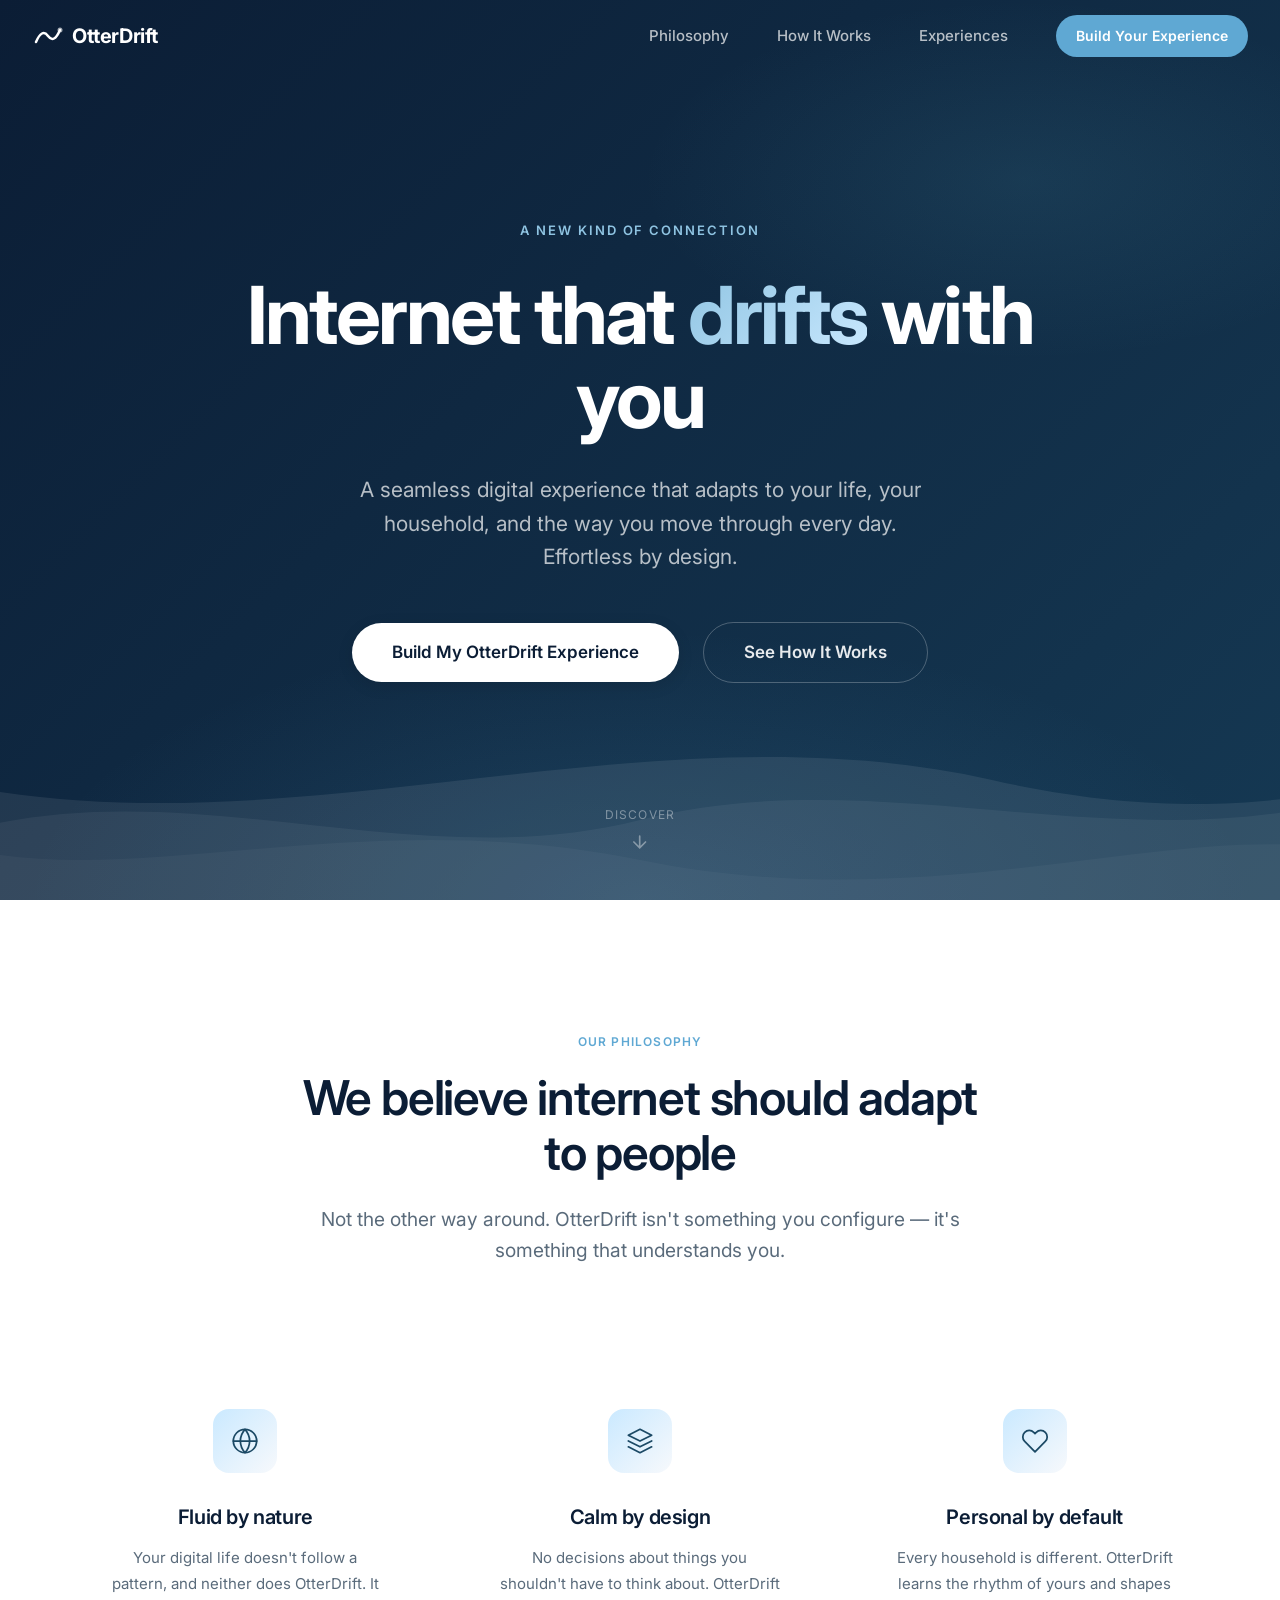
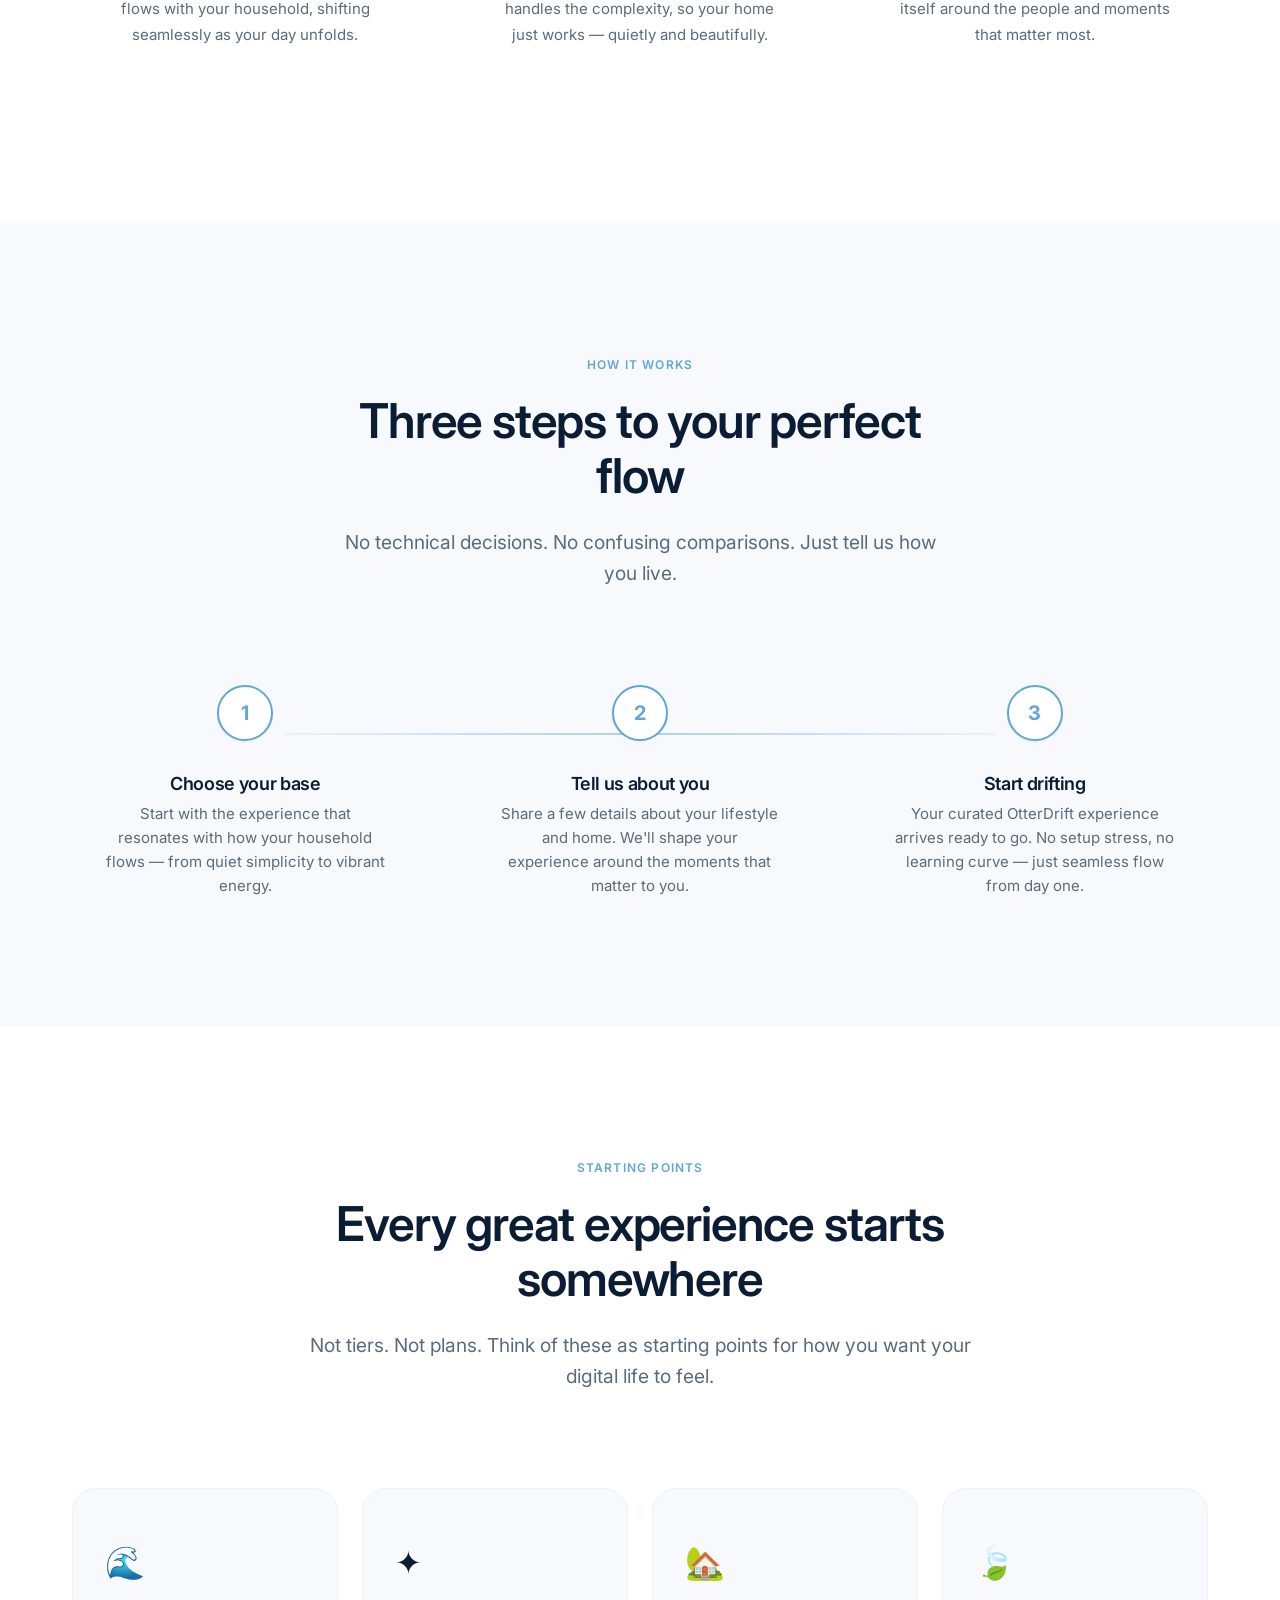
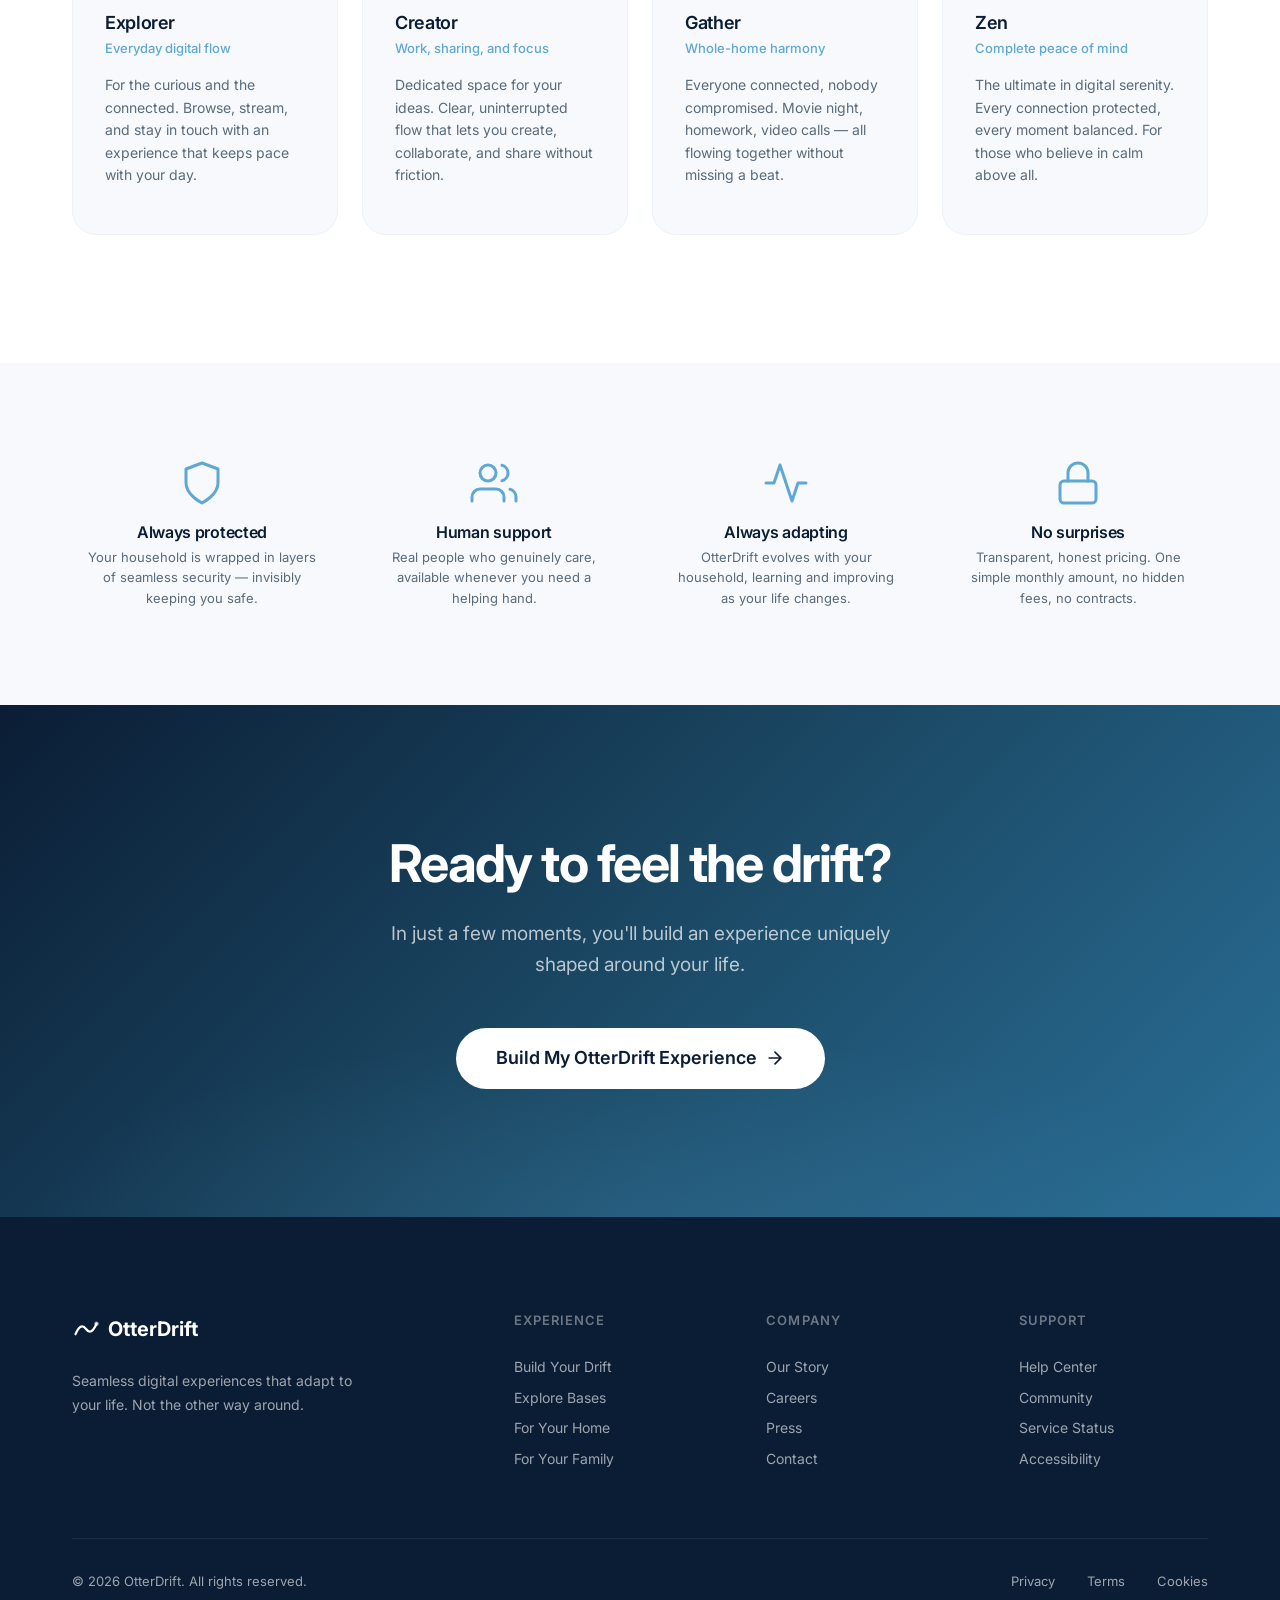
==== index.html @ 93a8de09 "Design complete OtterDrift website with Apple-inspired buyer flow Build the full OtterDrift brand we" ====
<!DOCTYPE html>
<html lang="en">
<head>
  <meta charset="UTF-8">
  <meta name="viewport" content="width=device-width, initial-scale=1.0">
  <title>OtterDrift — Internet That Drifts With You</title>
  <meta name="description" content="OtterDrift delivers seamless digital experiences that adapt to your life. Not speeds. Not specs. Just flow.">
  <link rel="preconnect" href="https://fonts.googleapis.com">
  <link rel="preconnect" href="https://fonts.gstatic.com" crossorigin>
  <link href="https://fonts.googleapis.com/css2?family=Inter:wght@400;500;600;700&display=swap" rel="stylesheet">
  <link rel="stylesheet" href="css/style.css">
  <link rel="icon" href="data:image/svg+xml,<svg xmlns='http://www.w3.org/2000/svg' viewBox='0 0 32 32'><path d='M6 22 Q12 10 16 16 Q20 22 26 10' stroke='%235FA8D3' fill='none' stroke-width='3' stroke-linecap='round'/></svg>">
</head>
<body>

  <!-- Navigation -->
  <nav class="nav nav--dark" id="mainNav">
    <div class="nav__inner">
      <a href="/" class="nav__logo">
        <svg viewBox="0 0 32 32" fill="none" xmlns="http://www.w3.org/2000/svg">
          <path d="M4 22 Q10 8 16 16 Q22 24 28 10" stroke="currentColor" stroke-width="2.5" stroke-linecap="round" fill="none"/>
          <circle cx="28" cy="10" r="2.5" fill="currentColor" opacity="0.6"/>
        </svg>
        OtterDrift
      </a>
      <div class="nav__links">
        <a href="#philosophy" class="nav__link">Philosophy</a>
        <a href="#how-it-works" class="nav__link">How It Works</a>
        <a href="#experiences" class="nav__link">Experiences</a>
        <a href="build.html" class="nav__cta">Build Your Experience</a>
      </div>
      <button class="nav__mobile-toggle" id="mobileToggle" aria-label="Toggle menu">
        <span></span>
        <span></span>
        <span></span>
      </button>
    </div>
  </nav>

  <!-- Hero Section -->
  <section class="hero">
    <div class="hero__bg"></div>

    <!-- Animated waves -->
    <div class="hero__waves">
      <svg class="hero__wave hero__wave--1" viewBox="0 0 1440 200" preserveAspectRatio="none">
        <path d="M0,80 C360,160 720,0 1080,80 C1260,120 1380,100 1440,90 L1440,200 L0,200 Z"/>
      </svg>
      <svg class="hero__wave hero__wave--2" viewBox="0 0 1440 200" preserveAspectRatio="none">
        <path d="M0,120 C240,40 480,160 720,100 C960,40 1200,140 1440,80 L1440,200 L0,200 Z"/>
      </svg>
      <svg class="hero__wave hero__wave--3" viewBox="0 0 1440 200" preserveAspectRatio="none">
        <path d="M0,100 C180,160 420,60 720,120 C1020,180 1260,80 1440,110 L1440,200 L0,200 Z"/>
      </svg>
    </div>

    <div class="hero__content">
      <span class="hero__overline">A new kind of connection</span>
      <h1 class="hero__title">
        Internet that <em>drifts</em> with you
      </h1>
      <p class="hero__subtitle">
        A seamless digital experience that adapts to your life, your household, and the way you move through every day. Effortless by design.
      </p>
      <div class="hero__cta-group">
        <a href="build.html" class="hero__cta">Build My OtterDrift Experience</a>
        <a href="#how-it-works" class="hero__cta hero__cta--ghost">See How It Works</a>
      </div>
    </div>

    <div class="hero__scroll-hint">
      <span>Discover</span>
      <svg viewBox="0 0 24 24" fill="none" stroke="currentColor" stroke-width="2" stroke-linecap="round">
        <path d="M12 5v14M5 12l7 7 7-7"/>
      </svg>
    </div>
  </section>

  <!-- Philosophy Section -->
  <section class="section philosophy" id="philosophy">
    <div class="container">
      <div class="philosophy__header animate-on-scroll">
        <span class="text-overline">Our Philosophy</span>
        <h2 class="text-headline" style="margin-top: var(--space-md); margin-bottom: var(--space-lg);">
          We believe internet should adapt to people
        </h2>
        <p class="text-body-lg" style="color: var(--color-text-secondary);">
          Not the other way around. OtterDrift isn't something you configure — it's something that understands you.
        </p>
      </div>

      <div class="philosophy__grid">
        <div class="philosophy__card animate-on-scroll stagger-1">
          <div class="philosophy__icon">
            <svg viewBox="0 0 24 24" fill="none" stroke="currentColor" stroke-width="1.5" stroke-linecap="round" stroke-linejoin="round">
              <path d="M12 22c5.523 0 10-4.477 10-10S17.523 2 12 2 2 6.477 2 12s4.477 10 10 10z"/>
              <path d="M2 12h20"/>
              <path d="M12 2a15.3 15.3 0 0 1 4 10 15.3 15.3 0 0 1-4 10 15.3 15.3 0 0 1-4-10 15.3 15.3 0 0 1 4-10z"/>
            </svg>
          </div>
          <h3>Fluid by nature</h3>
          <p>Your digital life doesn't follow a pattern, and neither does OtterDrift. It flows with your household, shifting seamlessly as your day unfolds.</p>
        </div>

        <div class="philosophy__card animate-on-scroll stagger-2">
          <div class="philosophy__icon">
            <svg viewBox="0 0 24 24" fill="none" stroke="currentColor" stroke-width="1.5" stroke-linecap="round" stroke-linejoin="round">
              <path d="M12 2L2 7l10 5 10-5-10-5z"/>
              <path d="M2 17l10 5 10-5"/>
              <path d="M2 12l10 5 10-5"/>
            </svg>
          </div>
          <h3>Calm by design</h3>
          <p>No decisions about things you shouldn't have to think about. OtterDrift handles the complexity, so your home just works — quietly and beautifully.</p>
        </div>

        <div class="philosophy__card animate-on-scroll stagger-3">
          <div class="philosophy__icon">
            <svg viewBox="0 0 24 24" fill="none" stroke="currentColor" stroke-width="1.5" stroke-linecap="round" stroke-linejoin="round">
              <path d="M20.84 4.61a5.5 5.5 0 0 0-7.78 0L12 5.67l-1.06-1.06a5.5 5.5 0 0 0-7.78 7.78l1.06 1.06L12 21.23l7.78-7.78 1.06-1.06a5.5 5.5 0 0 0 0-7.78z"/>
            </svg>
          </div>
          <h3>Personal by default</h3>
          <p>Every household is different. OtterDrift learns the rhythm of yours and shapes itself around the people and moments that matter most.</p>
        </div>
      </div>
    </div>
  </section>

  <!-- How It Works -->
  <section class="section how-it-works" id="how-it-works">
    <div class="container">
      <div class="how-it-works__header animate-on-scroll">
        <span class="text-overline">How It Works</span>
        <h2 class="text-headline" style="margin-top: var(--space-md); margin-bottom: var(--space-lg);">
          Three steps to your perfect flow
        </h2>
        <p class="text-body-lg" style="color: var(--color-text-secondary);">
          No technical decisions. No confusing comparisons. Just tell us how you live.
        </p>
      </div>

      <div class="how-it-works__steps">
        <div class="step animate-on-scroll stagger-1">
          <div class="step__number">1</div>
          <h3 class="step__title">Choose your base</h3>
          <p class="step__desc">Start with the experience that resonates with how your household flows — from quiet simplicity to vibrant energy.</p>
        </div>
        <div class="step animate-on-scroll stagger-2">
          <div class="step__number">2</div>
          <h3 class="step__title">Tell us about you</h3>
          <p class="step__desc">Share a few details about your lifestyle and home. We'll shape your experience around the moments that matter to you.</p>
        </div>
        <div class="step animate-on-scroll stagger-3">
          <div class="step__number">3</div>
          <h3 class="step__title">Start drifting</h3>
          <p class="step__desc">Your curated OtterDrift experience arrives ready to go. No setup stress, no learning curve — just seamless flow from day one.</p>
        </div>
      </div>
    </div>
  </section>

  <!-- Experiences Preview -->
  <section class="section experiences" id="experiences">
    <div class="container">
      <div class="experiences__header animate-on-scroll">
        <span class="text-overline">Starting Points</span>
        <h2 class="text-headline" style="margin-top: var(--space-md); margin-bottom: var(--space-lg);">
          Every great experience starts somewhere
        </h2>
        <p class="text-body-lg" style="color: var(--color-text-secondary);">
          Not tiers. Not plans. Think of these as starting points for how you want your digital life to feel.
        </p>
      </div>

      <div class="experiences__grid">
        <div class="experience-preview animate-on-scroll stagger-1">
          <span class="experience-preview__icon">🌊</span>
          <h3 class="experience-preview__name">Explorer</h3>
          <p class="experience-preview__tagline">Everyday digital flow</p>
          <p class="experience-preview__desc">For the curious and the connected. Browse, stream, and stay in touch with an experience that keeps pace with your day.</p>
        </div>
        <div class="experience-preview animate-on-scroll stagger-2">
          <span class="experience-preview__icon">✦</span>
          <h3 class="experience-preview__name">Creator</h3>
          <p class="experience-preview__tagline">Work, sharing, and focus</p>
          <p class="experience-preview__desc">Dedicated space for your ideas. Clear, uninterrupted flow that lets you create, collaborate, and share without friction.</p>
        </div>
        <div class="experience-preview animate-on-scroll stagger-3">
          <span class="experience-preview__icon">🏡</span>
          <h3 class="experience-preview__name">Gather</h3>
          <p class="experience-preview__tagline">Whole-home harmony</p>
          <p class="experience-preview__desc">Everyone connected, nobody compromised. Movie night, homework, video calls — all flowing together without missing a beat.</p>
        </div>
        <div class="experience-preview animate-on-scroll stagger-4">
          <span class="experience-preview__icon">🍃</span>
          <h3 class="experience-preview__name">Zen</h3>
          <p class="experience-preview__tagline">Complete peace of mind</p>
          <p class="experience-preview__desc">The ultimate in digital serenity. Every connection protected, every moment balanced. For those who believe in calm above all.</p>
        </div>
      </div>
    </div>
  </section>

  <!-- Reassurance -->
  <section class="section section--compact reassurance">
    <div class="container">
      <div class="reassurance__grid">
        <div class="reassurance__item animate-on-scroll stagger-1">
          <div class="reassurance__icon">
            <svg viewBox="0 0 24 24" fill="none" stroke="currentColor" stroke-width="1.5" stroke-linecap="round" stroke-linejoin="round">
              <path d="M12 22s8-4 8-10V5l-8-3-8 3v7c0 6 8 10 8 10z"/>
            </svg>
          </div>
          <h4 class="reassurance__title">Always protected</h4>
          <p class="reassurance__desc">Your household is wrapped in layers of seamless security — invisibly keeping you safe.</p>
        </div>
        <div class="reassurance__item animate-on-scroll stagger-2">
          <div class="reassurance__icon">
            <svg viewBox="0 0 24 24" fill="none" stroke="currentColor" stroke-width="1.5" stroke-linecap="round" stroke-linejoin="round">
              <path d="M17 21v-2a4 4 0 0 0-4-4H5a4 4 0 0 0-4 4v2"/>
              <circle cx="9" cy="7" r="4"/>
              <path d="M23 21v-2a4 4 0 0 0-3-3.87"/>
              <path d="M16 3.13a4 4 0 0 1 0 7.75"/>
            </svg>
          </div>
          <h4 class="reassurance__title">Human support</h4>
          <p class="reassurance__desc">Real people who genuinely care, available whenever you need a helping hand.</p>
        </div>
        <div class="reassurance__item animate-on-scroll stagger-3">
          <div class="reassurance__icon">
            <svg viewBox="0 0 24 24" fill="none" stroke="currentColor" stroke-width="1.5" stroke-linecap="round" stroke-linejoin="round">
              <polyline points="22 12 18 12 15 21 9 3 6 12 2 12"/>
            </svg>
          </div>
          <h4 class="reassurance__title">Always adapting</h4>
          <p class="reassurance__desc">OtterDrift evolves with your household, learning and improving as your life changes.</p>
        </div>
        <div class="reassurance__item animate-on-scroll stagger-4">
          <div class="reassurance__icon">
            <svg viewBox="0 0 24 24" fill="none" stroke="currentColor" stroke-width="1.5" stroke-linecap="round" stroke-linejoin="round">
              <rect x="3" y="11" width="18" height="11" rx="2" ry="2"/>
              <path d="M7 11V7a5 5 0 0 1 10 0v4"/>
            </svg>
          </div>
          <h4 class="reassurance__title">No surprises</h4>
          <p class="reassurance__desc">Transparent, honest pricing. One simple monthly amount, no hidden fees, no contracts.</p>
        </div>
      </div>
    </div>
  </section>

  <!-- CTA Section -->
  <section class="section cta-section">
    <div class="container">
      <div class="cta-section__content animate-on-scroll">
        <h2 class="cta-section__title">Ready to feel the drift?</h2>
        <p class="cta-section__subtitle">
          In just a few moments, you'll build an experience uniquely shaped around your life.
        </p>
        <a href="build.html" class="btn btn--large" style="background: var(--color-surface); color: var(--color-primary);">
          Build My OtterDrift Experience
          <svg class="btn__icon" viewBox="0 0 24 24" fill="none" stroke="currentColor" stroke-width="2" stroke-linecap="round">
            <path d="M5 12h14M12 5l7 7-7 7"/>
          </svg>
        </a>
      </div>
    </div>
  </section>

  <!-- Footer -->
  <footer class="footer">
    <div class="container">
      <div class="footer__grid">
        <div class="footer__brand">
          <div class="footer__logo">
            <svg viewBox="0 0 32 32" fill="none" xmlns="http://www.w3.org/2000/svg">
              <path d="M4 22 Q10 8 16 16 Q22 24 28 10" stroke="currentColor" stroke-width="2.5" stroke-linecap="round" fill="none"/>
              <circle cx="28" cy="10" r="2.5" fill="currentColor" opacity="0.6"/>
            </svg>
            OtterDrift
          </div>
          <p>Seamless digital experiences that adapt to your life. Not the other way around.</p>
        </div>
        <div class="footer__col">
          <h4>Experience</h4>
          <a href="build.html">Build Your Drift</a>
          <a href="#experiences">Explore Bases</a>
          <a href="#">For Your Home</a>
          <a href="#">For Your Family</a>
        </div>
        <div class="footer__col">
          <h4>Company</h4>
          <a href="#">Our Story</a>
          <a href="#">Careers</a>
          <a href="#">Press</a>
          <a href="#">Contact</a>
        </div>
        <div class="footer__col">
          <h4>Support</h4>
          <a href="#">Help Center</a>
          <a href="#">Community</a>
          <a href="#">Service Status</a>
          <a href="#">Accessibility</a>
        </div>
      </div>
      <div class="footer__bottom">
        <span>&copy; 2026 OtterDrift. All rights reserved.</span>
        <div class="footer__bottom-links">
          <a href="#">Privacy</a>
          <a href="#">Terms</a>
          <a href="#">Cookies</a>
        </div>
      </div>
    </div>
  </footer>

  <script src="js/main.js"></script>
</body>
</html>
---- css/style.css ----
/* ============================================
   OtterDrift Design System
   A calm, fluid, premium experience
   ============================================ */

/* ---------- Reset & Base ---------- */
*, *::before, *::after {
  margin: 0;
  padding: 0;
  box-sizing: border-box;
}

html {
  scroll-behavior: smooth;
  -webkit-font-smoothing: antialiased;
  -moz-osx-font-smoothing: grayscale;
}

body {
  font-family: 'Inter', -apple-system, BlinkMacSystemFont, 'SF Pro Display', 'Segoe UI', Roboto, Helvetica, Arial, sans-serif;
  color: var(--color-text);
  background-color: var(--color-background);
  line-height: 1.6;
  overflow-x: hidden;
}

img { max-width: 100%; display: block; }
a { text-decoration: none; color: inherit; }
button { cursor: pointer; border: none; background: none; font-family: inherit; }
ul, ol { list-style: none; }

/* ---------- Design Tokens ---------- */
:root {
  /* Colors */
  --color-primary: #0B1D35;
  --color-secondary: #1B4965;
  --color-accent: #5FA8D3;
  --color-accent-soft: #8FC4E2;
  --color-warm: #CAE9FF;
  --color-highlight: #62B6CB;
  --color-surface: #FFFFFF;
  --color-background: #F7F9FC;
  --color-background-warm: #F0F4F8;
  --color-text: #0B1D35;
  --color-text-secondary: #5A6B7B;
  --color-text-light: #8B9CAD;
  --color-border: #E2E8F0;
  --color-border-light: #EDF2F7;
  --color-amber: #E8985E;
  --color-success: #48BB78;
  --color-hero-start: #0B1D35;
  --color-hero-mid: #1B4965;
  --color-hero-end: #2A6F97;

  /* Typography */
  --font-primary: 'Inter', -apple-system, BlinkMacSystemFont, 'SF Pro Display', 'Segoe UI', Roboto, sans-serif;

  /* Spacing */
  --space-2xs: 0.125rem;
  --space-xs: 0.25rem;
  --space-sm: 0.5rem;
  --space-md: 1rem;
  --space-lg: 1.5rem;
  --space-xl: 2rem;
  --space-2xl: 3rem;
  --space-3xl: 4rem;
  --space-4xl: 6rem;
  --space-5xl: 8rem;

  /* Borders */
  --radius-sm: 8px;
  --radius-md: 12px;
  --radius-lg: 16px;
  --radius-xl: 24px;
  --radius-2xl: 32px;
  --radius-full: 9999px;

  /* Shadows */
  --shadow-xs: 0 1px 2px rgba(11, 29, 53, 0.03);
  --shadow-sm: 0 1px 3px rgba(11, 29, 53, 0.04), 0 1px 2px rgba(11, 29, 53, 0.03);
  --shadow-md: 0 4px 6px -1px rgba(11, 29, 53, 0.05), 0 2px 4px -1px rgba(11, 29, 53, 0.03);
  --shadow-lg: 0 10px 25px -3px rgba(11, 29, 53, 0.06), 0 4px 10px -2px rgba(11, 29, 53, 0.03);
  --shadow-xl: 0 20px 40px -5px rgba(11, 29, 53, 0.08), 0 8px 16px -4px rgba(11, 29, 53, 0.03);
  --shadow-2xl: 0 25px 60px -12px rgba(11, 29, 53, 0.12);
  --shadow-card: 0 0 0 1px rgba(11, 29, 53, 0.04), 0 4px 16px rgba(11, 29, 53, 0.06);
  --shadow-card-hover: 0 0 0 1px rgba(95, 168, 211, 0.2), 0 8px 32px rgba(11, 29, 53, 0.1);
  --shadow-selected: 0 0 0 2px var(--color-accent), 0 8px 32px rgba(95, 168, 211, 0.15);

  /* Transitions */
  --ease-out: cubic-bezier(0.16, 1, 0.3, 1);
  --ease-in-out: cubic-bezier(0.65, 0, 0.35, 1);
  --ease-spring: cubic-bezier(0.34, 1.56, 0.64, 1);
  --transition-fast: 150ms var(--ease-out);
  --transition-base: 300ms var(--ease-out);
  --transition-slow: 500ms var(--ease-out);
  --transition-smooth: 700ms var(--ease-out);

  /* Layout */
  --container-max: 1200px;
  --container-narrow: 800px;
  --container-wide: 1400px;
  --nav-height: 72px;
}

/* ---------- Typography ---------- */
h1, h2, h3, h4, h5, h6 {
  font-weight: 600;
  line-height: 1.2;
  letter-spacing: -0.02em;
}

.text-display {
  font-size: clamp(2.5rem, 6vw, 4.5rem);
  font-weight: 700;
  line-height: 1.08;
  letter-spacing: -0.03em;
}

.text-headline {
  font-size: clamp(2rem, 4vw, 3rem);
  font-weight: 600;
  line-height: 1.15;
  letter-spacing: -0.025em;
}

.text-title {
  font-size: clamp(1.5rem, 3vw, 2rem);
  font-weight: 600;
  line-height: 1.2;
}

.text-subtitle {
  font-size: clamp(1.125rem, 2vw, 1.375rem);
  font-weight: 500;
  line-height: 1.4;
}

.text-body {
  font-size: 1rem;
  line-height: 1.6;
}

.text-body-lg {
  font-size: clamp(1.0625rem, 1.5vw, 1.25rem);
  line-height: 1.6;
}

.text-caption {
  font-size: 0.875rem;
  line-height: 1.5;
  color: var(--color-text-secondary);
}

.text-overline {
  font-size: 0.75rem;
  font-weight: 600;
  letter-spacing: 0.1em;
  text-transform: uppercase;
  color: var(--color-accent);
}

/* ---------- Layout ---------- */
.container {
  max-width: var(--container-max);
  margin: 0 auto;
  padding: 0 var(--space-xl);
}

.container--narrow {
  max-width: var(--container-narrow);
}

.container--wide {
  max-width: var(--container-wide);
}

.section {
  padding: var(--space-5xl) 0;
}

.section--compact {
  padding: var(--space-3xl) 0;
}

/* ---------- Navigation ---------- */
.nav {
  position: fixed;
  top: 0;
  left: 0;
  right: 0;
  height: var(--nav-height);
  z-index: 1000;
  transition: background var(--transition-base), box-shadow var(--transition-base), backdrop-filter var(--transition-base);
}

.nav--scrolled {
  background: rgba(247, 249, 252, 0.85);
  backdrop-filter: blur(20px) saturate(180%);
  -webkit-backdrop-filter: blur(20px) saturate(180%);
  box-shadow: 0 1px 0 rgba(11, 29, 53, 0.06);
}

.nav--dark {
  background: transparent;
}

.nav--dark.nav--scrolled {
  background: rgba(11, 29, 53, 0.85);
  backdrop-filter: blur(20px) saturate(180%);
  -webkit-backdrop-filter: blur(20px) saturate(180%);
}

.nav__inner {
  max-width: var(--container-wide);
  margin: 0 auto;
  padding: 0 var(--space-xl);
  height: 100%;
  display: flex;
  align-items: center;
  justify-content: space-between;
}

.nav__logo {
  display: flex;
  align-items: center;
  gap: var(--space-sm);
  font-size: 1.25rem;
  font-weight: 700;
  letter-spacing: -0.02em;
  color: var(--color-text);
  transition: color var(--transition-fast);
}

.nav--dark .nav__logo {
  color: var(--color-surface);
}

.nav__logo svg {
  width: 32px;
  height: 32px;
}

.nav__links {
  display: flex;
  align-items: center;
  gap: var(--space-2xl);
}

.nav__link {
  font-size: 0.9375rem;
  font-weight: 500;
  color: var(--color-text-secondary);
  transition: color var(--transition-fast);
  position: relative;
}

.nav__link::after {
  content: '';
  position: absolute;
  bottom: -4px;
  left: 0;
  width: 0;
  height: 2px;
  background: var(--color-accent);
  border-radius: 1px;
  transition: width var(--transition-base);
}

.nav__link:hover {
  color: var(--color-text);
}

.nav__link:hover::after {
  width: 100%;
}

.nav--dark .nav__link {
  color: rgba(255, 255, 255, 0.7);
}

.nav--dark .nav__link:hover {
  color: rgba(255, 255, 255, 1);
}

.nav__cta {
  font-size: 0.875rem;
  font-weight: 600;
  padding: 0.625rem 1.25rem;
  border-radius: var(--radius-full);
  background: var(--color-accent);
  color: var(--color-surface);
  transition: background var(--transition-fast), transform var(--transition-fast), box-shadow var(--transition-fast);
}

.nav__cta:hover {
  background: var(--color-highlight);
  transform: translateY(-1px);
  box-shadow: 0 4px 12px rgba(95, 168, 211, 0.3);
}

.nav__mobile-toggle {
  display: none;
  flex-direction: column;
  gap: 5px;
  width: 24px;
  padding: 2px 0;
}

.nav__mobile-toggle span {
  display: block;
  height: 2px;
  background: var(--color-text);
  border-radius: 1px;
  transition: var(--transition-base);
}

.nav--dark .nav__mobile-toggle span {
  background: var(--color-surface);
}

/* ---------- Buttons ---------- */
.btn {
  display: inline-flex;
  align-items: center;
  justify-content: center;
  gap: var(--space-sm);
  font-size: 1rem;
  font-weight: 600;
  padding: 0.875rem 2rem;
  border-radius: var(--radius-full);
  transition: all var(--transition-base);
  position: relative;
  overflow: hidden;
}

.btn--primary {
  background: var(--color-accent);
  color: var(--color-surface);
  box-shadow: 0 2px 8px rgba(95, 168, 211, 0.25);
}

.btn--primary:hover {
  background: var(--color-highlight);
  transform: translateY(-2px);
  box-shadow: 0 6px 20px rgba(95, 168, 211, 0.35);
}

.btn--primary:active {
  transform: translateY(0);
}

.btn--secondary {
  background: var(--color-surface);
  color: var(--color-text);
  box-shadow: var(--shadow-sm);
  border: 1px solid var(--color-border);
}

.btn--secondary:hover {
  box-shadow: var(--shadow-md);
  border-color: var(--color-accent);
  transform: translateY(-1px);
}

.btn--ghost {
  background: transparent;
  color: var(--color-accent);
  padding: 0.875rem 1rem;
}

.btn--ghost:hover {
  background: rgba(95, 168, 211, 0.08);
}

.btn--large {
  font-size: 1.125rem;
  padding: 1rem 2.5rem;
}

.btn--dark {
  background: var(--color-primary);
  color: var(--color-surface);
}

.btn--dark:hover {
  background: var(--color-secondary);
  transform: translateY(-2px);
  box-shadow: 0 6px 20px rgba(11, 29, 53, 0.25);
}

.btn__icon {
  width: 20px;
  height: 20px;
  transition: transform var(--transition-fast);
}

.btn:hover .btn__icon {
  transform: translateX(3px);
}

/* ---------- Homepage: Hero ---------- */
.hero {
  position: relative;
  min-height: 100vh;
  display: flex;
  align-items: center;
  justify-content: center;
  overflow: hidden;
  background: var(--color-primary);
}

.hero__bg {
  position: absolute;
  inset: 0;
  background: linear-gradient(
    135deg,
    var(--color-hero-start) 0%,
    var(--color-hero-mid) 40%,
    var(--color-hero-end) 70%,
    #3A7CA5 100%
  );
  background-size: 400% 400%;
  animation: heroGradient 20s ease infinite;
}

.hero__bg::after {
  content: '';
  position: absolute;
  inset: 0;
  background:
    radial-gradient(ellipse 80% 50% at 50% 100%, rgba(95, 168, 211, 0.15) 0%, transparent 60%),
    radial-gradient(ellipse 60% 40% at 80% 20%, rgba(98, 182, 203, 0.1) 0%, transparent 50%);
}

@keyframes heroGradient {
  0%, 100% { background-position: 0% 50%; }
  25% { background-position: 50% 100%; }
  50% { background-position: 100% 50%; }
  75% { background-position: 50% 0%; }
}

.hero__waves {
  position: absolute;
  bottom: 0;
  left: 0;
  right: 0;
  height: 200px;
  overflow: hidden;
}

.hero__wave {
  position: absolute;
  bottom: 0;
  left: -5%;
  width: 110%;
  height: 100%;
  opacity: 0.08;
}

.hero__wave path {
  fill: var(--color-surface);
}

.hero__wave--1 { animation: waveFloat 8s ease-in-out infinite; }
.hero__wave--2 { animation: waveFloat 10s ease-in-out infinite reverse; opacity: 0.05; bottom: -20px; }
.hero__wave--3 { animation: waveFloat 12s ease-in-out infinite; opacity: 0.03; bottom: -40px; }

@keyframes waveFloat {
  0%, 100% { transform: translateX(0); }
  50% { transform: translateX(20px); }
}

.hero__content {
  position: relative;
  z-index: 1;
  text-align: center;
  padding: var(--space-5xl) var(--space-xl);
  max-width: 900px;
}

.hero__overline {
  display: inline-block;
  font-size: 0.8125rem;
  font-weight: 600;
  letter-spacing: 0.15em;
  text-transform: uppercase;
  color: var(--color-accent-soft);
  margin-bottom: var(--space-xl);
  opacity: 0;
  animation: fadeUp 800ms var(--ease-out) 200ms forwards;
}

.hero__title {
  font-size: clamp(2.75rem, 7vw, 5rem);
  font-weight: 700;
  line-height: 1.05;
  letter-spacing: -0.035em;
  color: var(--color-surface);
  margin-bottom: var(--space-xl);
  opacity: 0;
  animation: fadeUp 800ms var(--ease-out) 400ms forwards;
}

.hero__title em {
  font-style: normal;
  background: linear-gradient(135deg, var(--color-accent-soft), var(--color-warm));
  -webkit-background-clip: text;
  -webkit-text-fill-color: transparent;
  background-clip: text;
}

.hero__subtitle {
  font-size: clamp(1.0625rem, 2vw, 1.3125rem);
  font-weight: 400;
  line-height: 1.6;
  color: rgba(255, 255, 255, 0.7);
  max-width: 600px;
  margin: 0 auto var(--space-2xl);
  opacity: 0;
  animation: fadeUp 800ms var(--ease-out) 600ms forwards;
}

.hero__cta-group {
  display: flex;
  align-items: center;
  justify-content: center;
  gap: var(--space-lg);
  opacity: 0;
  animation: fadeUp 800ms var(--ease-out) 800ms forwards;
}

.hero__cta {
  font-size: 1.0625rem;
  font-weight: 600;
  padding: 1rem 2.5rem;
  border-radius: var(--radius-full);
  background: var(--color-surface);
  color: var(--color-primary);
  transition: all var(--transition-base);
  box-shadow: 0 4px 16px rgba(0, 0, 0, 0.1);
}

.hero__cta:hover {
  transform: translateY(-2px);
  box-shadow: 0 8px 30px rgba(0, 0, 0, 0.15);
}

.hero__cta--ghost {
  background: transparent;
  color: rgba(255, 255, 255, 0.9);
  border: 1.5px solid rgba(255, 255, 255, 0.25);
  box-shadow: none;
}

.hero__cta--ghost:hover {
  background: rgba(255, 255, 255, 0.1);
  border-color: rgba(255, 255, 255, 0.4);
  box-shadow: none;
}

.hero__scroll-hint {
  position: absolute;
  bottom: var(--space-2xl);
  left: 50%;
  transform: translateX(-50%);
  display: flex;
  flex-direction: column;
  align-items: center;
  gap: var(--space-sm);
  color: rgba(255, 255, 255, 0.4);
  font-size: 0.75rem;
  letter-spacing: 0.1em;
  text-transform: uppercase;
  opacity: 0;
  animation: fadeIn 800ms var(--ease-out) 1200ms forwards;
}

.hero__scroll-hint svg {
  width: 20px;
  height: 20px;
  animation: scrollBounce 2s ease-in-out infinite;
}

@keyframes scrollBounce {
  0%, 100% { transform: translateY(0); }
  50% { transform: translateY(6px); }
}

/* ---------- Homepage: Philosophy ---------- */
.philosophy {
  background: var(--color-surface);
}

.philosophy__header {
  text-align: center;
  max-width: 700px;
  margin: 0 auto var(--space-4xl);
}

.philosophy__grid {
  display: grid;
  grid-template-columns: repeat(3, 1fr);
  gap: var(--space-2xl);
}

.philosophy__card {
  text-align: center;
  padding: var(--space-2xl) var(--space-xl);
}

.philosophy__icon {
  width: 64px;
  height: 64px;
  margin: 0 auto var(--space-xl);
  display: flex;
  align-items: center;
  justify-content: center;
  border-radius: var(--radius-lg);
  background: linear-gradient(135deg, var(--color-warm), var(--color-background));
  color: var(--color-secondary);
}

.philosophy__icon svg {
  width: 28px;
  height: 28px;
}

.philosophy__card h3 {
  font-size: 1.25rem;
  margin-bottom: var(--space-md);
  color: var(--color-text);
}

.philosophy__card p {
  color: var(--color-text-secondary);
  line-height: 1.7;
  font-size: 0.9375rem;
}

/* ---------- Homepage: How It Works ---------- */
.how-it-works {
  background: var(--color-background);
}

.how-it-works__header {
  text-align: center;
  max-width: 600px;
  margin: 0 auto var(--space-4xl);
}

.how-it-works__steps {
  display: grid;
  grid-template-columns: repeat(3, 1fr);
  gap: var(--space-2xl);
  position: relative;
}

.how-it-works__steps::before {
  content: '';
  position: absolute;
  top: 48px;
  left: calc(16.67% + 24px);
  right: calc(16.67% + 24px);
  height: 2px;
  background: linear-gradient(90deg, var(--color-border), var(--color-accent), var(--color-border));
  opacity: 0.5;
}

.step {
  text-align: center;
  position: relative;
}

.step__number {
  width: 56px;
  height: 56px;
  border-radius: 50%;
  background: var(--color-surface);
  border: 2px solid var(--color-accent);
  color: var(--color-accent);
  font-size: 1.25rem;
  font-weight: 700;
  display: flex;
  align-items: center;
  justify-content: center;
  margin: 0 auto var(--space-xl);
  position: relative;
  z-index: 1;
  box-shadow: var(--shadow-sm);
}

.step__title {
  font-size: 1.125rem;
  font-weight: 600;
  margin-bottom: var(--space-sm);
  color: var(--color-text);
}

.step__desc {
  color: var(--color-text-secondary);
  font-size: 0.9375rem;
  line-height: 1.6;
  max-width: 280px;
  margin: 0 auto;
}

/* ---------- Homepage: Experiences Preview ---------- */
.experiences {
  background: var(--color-surface);
}

.experiences__header {
  text-align: center;
  max-width: 700px;
  margin: 0 auto var(--space-4xl);
}

.experiences__grid {
  display: grid;
  grid-template-columns: repeat(4, 1fr);
  gap: var(--space-lg);
}

.experience-preview {
  border-radius: var(--radius-xl);
  padding: var(--space-2xl) var(--space-xl);
  background: var(--color-background);
  border: 1px solid var(--color-border-light);
  transition: all var(--transition-base);
  position: relative;
  overflow: hidden;
}

.experience-preview::before {
  content: '';
  position: absolute;
  top: 0;
  left: 0;
  right: 0;
  height: 4px;
  background: var(--color-accent);
  transform: scaleX(0);
  transition: transform var(--transition-base);
}

.experience-preview:hover {
  transform: translateY(-4px);
  box-shadow: var(--shadow-xl);
  border-color: transparent;
}

.experience-preview:hover::before {
  transform: scaleX(1);
}

.experience-preview__icon {
  font-size: 2rem;
  margin-bottom: var(--space-lg);
  display: block;
}

.experience-preview__name {
  font-size: 1.125rem;
  font-weight: 600;
  margin-bottom: var(--space-xs);
  color: var(--color-text);
}

.experience-preview__tagline {
  font-size: 0.8125rem;
  color: var(--color-accent);
  font-weight: 500;
  margin-bottom: var(--space-md);
}

.experience-preview__desc {
  font-size: 0.875rem;
  color: var(--color-text-secondary);
  line-height: 1.6;
}

/* ---------- Homepage: CTA Section ---------- */
.cta-section {
  background: linear-gradient(135deg, var(--color-primary) 0%, var(--color-secondary) 50%, var(--color-hero-end) 100%);
  text-align: center;
  position: relative;
  overflow: hidden;
}

.cta-section::before {
  content: '';
  position: absolute;
  inset: 0;
  background: radial-gradient(ellipse 80% 60% at 50% 100%, rgba(95, 168, 211, 0.12) 0%, transparent 60%);
}

.cta-section__content {
  position: relative;
  z-index: 1;
}

.cta-section__title {
  font-size: clamp(2rem, 4.5vw, 3.25rem);
  font-weight: 700;
  color: var(--color-surface);
  margin-bottom: var(--space-lg);
  letter-spacing: -0.03em;
}

.cta-section__subtitle {
  font-size: clamp(1rem, 1.5vw, 1.1875rem);
  color: rgba(255, 255, 255, 0.7);
  max-width: 500px;
  margin: 0 auto var(--space-2xl);
  line-height: 1.6;
}

/* ---------- Homepage: Reassurance ---------- */
.reassurance {
  background: var(--color-background);
}

.reassurance__grid {
  display: grid;
  grid-template-columns: repeat(4, 1fr);
  gap: var(--space-xl);
  text-align: center;
}

.reassurance__item {
  padding: var(--space-xl) var(--space-md);
}

.reassurance__icon {
  width: 48px;
  height: 48px;
  margin: 0 auto var(--space-md);
  color: var(--color-accent);
}

.reassurance__icon svg {
  width: 100%;
  height: 100%;
}

.reassurance__title {
  font-size: 1rem;
  font-weight: 600;
  margin-bottom: var(--space-xs);
}

.reassurance__desc {
  font-size: 0.8125rem;
  color: var(--color-text-secondary);
  line-height: 1.6;
}

/* ---------- Footer ---------- */
.footer {
  background: var(--color-primary);
  color: rgba(255, 255, 255, 0.6);
  padding: var(--space-4xl) 0 var(--space-2xl);
}

.footer__grid {
  display: grid;
  grid-template-columns: 2fr 1fr 1fr 1fr;
  gap: var(--space-3xl);
  margin-bottom: var(--space-3xl);
}

.footer__brand {
  max-width: 300px;
}

.footer__logo {
  display: flex;
  align-items: center;
  gap: var(--space-sm);
  font-size: 1.25rem;
  font-weight: 700;
  color: var(--color-surface);
  margin-bottom: var(--space-lg);
}

.footer__logo svg {
  width: 28px;
  height: 28px;
}

.footer__brand p {
  font-size: 0.875rem;
  line-height: 1.7;
}

.footer__col h4 {
  font-size: 0.8125rem;
  font-weight: 600;
  letter-spacing: 0.08em;
  text-transform: uppercase;
  color: rgba(255, 255, 255, 0.4);
  margin-bottom: var(--space-lg);
}

.footer__col a {
  display: block;
  font-size: 0.875rem;
  color: rgba(255, 255, 255, 0.6);
  padding: var(--space-xs) 0;
  transition: color var(--transition-fast);
}

.footer__col a:hover {
  color: var(--color-surface);
}

.footer__bottom {
  border-top: 1px solid rgba(255, 255, 255, 0.08);
  padding-top: var(--space-xl);
  display: flex;
  justify-content: space-between;
  align-items: center;
  font-size: 0.8125rem;
}

.footer__bottom-links {
  display: flex;
  gap: var(--space-xl);
}

.footer__bottom-links a {
  transition: color var(--transition-fast);
}

.footer__bottom-links a:hover {
  color: var(--color-surface);
}

/* ============================================
   BUILD FLOW STYLES
   ============================================ */

/* ---------- Build: Layout ---------- */
.build-page {
  min-height: 100vh;
  background: var(--color-background);
}

.build-nav {
  position: fixed;
  top: 0;
  left: 0;
  right: 0;
  height: var(--nav-height);
  background: rgba(247, 249, 252, 0.9);
  backdrop-filter: blur(20px) saturate(180%);
  -webkit-backdrop-filter: blur(20px) saturate(180%);
  border-bottom: 1px solid var(--color-border-light);
  z-index: 1000;
  display: flex;
  align-items: center;
  justify-content: space-between;
  padding: 0 var(--space-xl);
}

.build-nav__logo {
  display: flex;
  align-items: center;
  gap: var(--space-sm);
  font-size: 1.125rem;
  font-weight: 700;
  color: var(--color-text);
}

.build-nav__logo svg {
  width: 28px;
  height: 28px;
}

.build-nav__progress {
  display: flex;
  align-items: center;
  gap: var(--space-md);
}

.build-nav__step {
  display: flex;
  align-items: center;
  gap: var(--space-sm);
  font-size: 0.8125rem;
  font-weight: 500;
  color: var(--color-text-light);
  transition: color var(--transition-base);
}

.build-nav__step--active {
  color: var(--color-accent);
}

.build-nav__step--completed {
  color: var(--color-success);
}

.build-nav__step-dot {
  width: 8px;
  height: 8px;
  border-radius: 50%;
  background: var(--color-border);
  transition: all var(--transition-base);
}

.build-nav__step--active .build-nav__step-dot {
  background: var(--color-accent);
  box-shadow: 0 0 0 3px rgba(95, 168, 211, 0.2);
}

.build-nav__step--completed .build-nav__step-dot {
  background: var(--color-success);
}

.build-nav__separator {
  width: 32px;
  height: 1px;
  background: var(--color-border);
}

.build-nav__close {
  font-size: 0.875rem;
  font-weight: 500;
  color: var(--color-text-secondary);
  padding: var(--space-sm) var(--space-md);
  border-radius: var(--radius-full);
  transition: all var(--transition-fast);
}

.build-nav__close:hover {
  background: rgba(11, 29, 53, 0.05);
  color: var(--color-text);
}

/* ---------- Build: Steps Container ---------- */
.build-flow {
  padding-top: var(--nav-height);
  min-height: 100vh;
}

.build-step {
  display: none;
  opacity: 0;
  transform: translateY(20px);
  transition: opacity var(--transition-smooth), transform var(--transition-smooth);
  min-height: calc(100vh - var(--nav-height));
  padding: var(--space-3xl) 0;
}

.build-step--active {
  display: block;
}

.build-step--visible {
  opacity: 1;
  transform: translateY(0);
}

.build-step__header {
  text-align: center;
  max-width: 650px;
  margin: 0 auto var(--space-3xl);
  padding: 0 var(--space-xl);
}

.build-step__overline {
  display: inline-block;
  font-size: 0.75rem;
  font-weight: 600;
  letter-spacing: 0.12em;
  text-transform: uppercase;
  color: var(--color-accent);
  margin-bottom: var(--space-md);
}

.build-step__title {
  font-size: clamp(1.75rem, 3.5vw, 2.5rem);
  font-weight: 700;
  letter-spacing: -0.03em;
  color: var(--color-text);
  margin-bottom: var(--space-md);
}

.build-step__subtitle {
  font-size: clamp(1rem, 1.5vw, 1.125rem);
  color: var(--color-text-secondary);
  line-height: 1.6;
}

/* ---------- Build: Base Selection Cards ---------- */
.base-grid {
  display: grid;
  grid-template-columns: repeat(4, 1fr);
  gap: var(--space-lg);
  max-width: var(--container-max);
  margin: 0 auto;
  padding: 0 var(--space-xl);
}

.base-card {
  background: var(--color-surface);
  border-radius: var(--radius-xl);
  padding: var(--space-2xl) var(--space-xl);
  border: 2px solid transparent;
  box-shadow: var(--shadow-card);
  cursor: pointer;
  transition: all var(--transition-base);
  position: relative;
  overflow: hidden;
}

.base-card::before {
  content: '';
  position: absolute;
  top: 0;
  left: 0;
  right: 0;
  height: 4px;
  opacity: 0;
  transition: opacity var(--transition-base);
}

.base-card--explorer::before { background: linear-gradient(90deg, #5FA8D3, #62B6CB); }
.base-card--creator::before { background: linear-gradient(90deg, #8B5CF6, #A78BFA); }
.base-card--gather::before { background: linear-gradient(90deg, #E8985E, #F0B78A); }
.base-card--zen::before { background: linear-gradient(90deg, #48BB78, #9AE6B4); }

.base-card:hover {
  transform: translateY(-4px);
  box-shadow: var(--shadow-card-hover);
}

.base-card:hover::before {
  opacity: 1;
}

.base-card--selected {
  border-color: var(--color-accent);
  box-shadow: var(--shadow-selected);
  transform: translateY(-2px);
}

.base-card--selected::before {
  opacity: 1;
}

.base-card__check {
  position: absolute;
  top: var(--space-lg);
  right: var(--space-lg);
  width: 24px;
  height: 24px;
  border-radius: 50%;
  background: var(--color-accent);
  color: var(--color-surface);
  display: flex;
  align-items: center;
  justify-content: center;
  opacity: 0;
  transform: scale(0.5);
  transition: all var(--transition-base);
}

.base-card--selected .base-card__check {
  opacity: 1;
  transform: scale(1);
}

.base-card__icon {
  font-size: 2.5rem;
  margin-bottom: var(--space-lg);
  display: block;
}

.base-card__name {
  font-size: 1.25rem;
  font-weight: 700;
  margin-bottom: var(--space-xs);
  color: var(--color-text);
}

.base-card__tagline {
  font-size: 0.8125rem;
  font-weight: 500;
  color: var(--color-accent);
  margin-bottom: var(--space-lg);
}

.base-card__desc {
  font-size: 0.9375rem;
  color: var(--color-text-secondary);
  line-height: 1.7;
  margin-bottom: var(--space-xl);
}

.base-card__price {
  font-size: 0.8125rem;
  color: var(--color-text-light);
}

.base-card__price strong {
  font-size: 1.5rem;
  font-weight: 700;
  color: var(--color-text);
}

/* ---------- Build: Personalization Selections ---------- */
.personalization-section {
  max-width: var(--container-max);
  margin: 0 auto var(--space-3xl);
  padding: 0 var(--space-xl);
}

.personalization-section__header {
  margin-bottom: var(--space-xl);
}

.personalization-section__label {
  font-size: 0.75rem;
  font-weight: 600;
  letter-spacing: 0.1em;
  text-transform: uppercase;
  color: var(--color-accent);
  margin-bottom: var(--space-sm);
}

.personalization-section__title {
  font-size: 1.375rem;
  font-weight: 600;
  color: var(--color-text);
  margin-bottom: var(--space-xs);
}

.personalization-section__desc {
  font-size: 0.9375rem;
  color: var(--color-text-secondary);
}

.lifestyle-grid {
  display: grid;
  grid-template-columns: repeat(5, 1fr);
  gap: var(--space-md);
}

.lifestyle-card {
  background: var(--color-surface);
  border-radius: var(--radius-lg);
  padding: var(--space-xl) var(--space-lg);
  border: 2px solid transparent;
  box-shadow: var(--shadow-sm);
  cursor: pointer;
  text-align: center;
  transition: all var(--transition-base);
}

.lifestyle-card:hover {
  box-shadow: var(--shadow-md);
  transform: translateY(-2px);
}

.lifestyle-card--selected {
  border-color: var(--color-accent);
  box-shadow: var(--shadow-selected);
  background: linear-gradient(180deg, rgba(95, 168, 211, 0.04) 0%, var(--color-surface) 100%);
}

.lifestyle-card__icon {
  font-size: 2rem;
  margin-bottom: var(--space-md);
  display: block;
}

.lifestyle-card__name {
  font-size: 0.9375rem;
  font-weight: 600;
  color: var(--color-text);
  margin-bottom: var(--space-xs);
}

.lifestyle-card__desc {
  font-size: 0.8125rem;
  color: var(--color-text-secondary);
  line-height: 1.5;
}

.enhancer-grid {
  display: grid;
  grid-template-columns: repeat(5, 1fr);
  gap: var(--space-md);
}

.enhancer-card {
  background: var(--color-surface);
  border-radius: var(--radius-lg);
  padding: var(--space-xl) var(--space-lg);
  border: 2px solid transparent;
  box-shadow: var(--shadow-sm);
  cursor: pointer;
  transition: all var(--transition-base);
  position: relative;
}

.enhancer-card:hover {
  box-shadow: var(--shadow-md);
  transform: translateY(-2px);
}

.enhancer-card--selected {
  border-color: var(--color-accent);
  box-shadow: var(--shadow-selected);
  background: linear-gradient(180deg, rgba(95, 168, 211, 0.04) 0%, var(--color-surface) 100%);
}

.enhancer-card__check {
  position: absolute;
  top: var(--space-md);
  right: var(--space-md);
  width: 20px;
  height: 20px;
  border-radius: 50%;
  border: 2px solid var(--color-border);
  transition: all var(--transition-base);
  display: flex;
  align-items: center;
  justify-content: center;
}

.enhancer-card--selected .enhancer-card__check {
  border-color: var(--color-accent);
  background: var(--color-accent);
  color: var(--color-surface);
}

.enhancer-card__icon {
  font-size: 1.75rem;
  margin-bottom: var(--space-md);
  display: block;
}

.enhancer-card__name {
  font-size: 0.9375rem;
  font-weight: 600;
  color: var(--color-text);
  margin-bottom: var(--space-xs);
}

.enhancer-card__desc {
  font-size: 0.8125rem;
  color: var(--color-text-secondary);
  line-height: 1.5;
}

.enhancer-card__price {
  margin-top: var(--space-md);
  font-size: 0.75rem;
  color: var(--color-text-light);
}

/* ---------- Build: Navigation Buttons ---------- */
.build-actions {
  display: flex;
  align-items: center;
  justify-content: center;
  gap: var(--space-lg);
  padding: var(--space-3xl) var(--space-xl) var(--space-2xl);
  max-width: var(--container-max);
  margin: 0 auto;
}

.build-actions .btn {
  min-width: 180px;
}

.build-hint {
  text-align: center;
  padding: var(--space-md) var(--space-xl);
  font-size: 0.8125rem;
  color: var(--color-text-light);
}

/* ---------- Build: Summary ---------- */
.summary {
  max-width: 720px;
  margin: 0 auto;
  padding: 0 var(--space-xl);
}

.summary__card {
  background: var(--color-surface);
  border-radius: var(--radius-2xl);
  box-shadow: var(--shadow-xl);
  overflow: hidden;
}

.summary__hero {
  background: linear-gradient(135deg, var(--color-primary) 0%, var(--color-secondary) 60%, var(--color-hero-end) 100%);
  padding: var(--space-3xl) var(--space-2xl);
  text-align: center;
  color: var(--color-surface);
  position: relative;
  overflow: hidden;
}

.summary__hero::before {
  content: '';
  position: absolute;
  inset: 0;
  background: radial-gradient(ellipse 60% 40% at 70% 80%, rgba(95, 168, 211, 0.15) 0%, transparent 60%);
}

.summary__hero-content {
  position: relative;
  z-index: 1;
}

.summary__hero-overline {
  font-size: 0.75rem;
  font-weight: 600;
  letter-spacing: 0.15em;
  text-transform: uppercase;
  color: var(--color-accent-soft);
  margin-bottom: var(--space-md);
}

.summary__hero-title {
  font-size: clamp(1.75rem, 3vw, 2.25rem);
  font-weight: 700;
  letter-spacing: -0.025em;
  margin-bottom: var(--space-md);
}

.summary__hero-narrative {
  font-size: 1rem;
  line-height: 1.7;
  color: rgba(255, 255, 255, 0.75);
  max-width: 500px;
  margin: 0 auto;
}

.summary__body {
  padding: var(--space-2xl);
}

.summary__section {
  padding: var(--space-lg) 0;
  border-bottom: 1px solid var(--color-border-light);
}

.summary__section:last-child {
  border-bottom: none;
}

.summary__section-label {
  font-size: 0.6875rem;
  font-weight: 600;
  letter-spacing: 0.1em;
  text-transform: uppercase;
  color: var(--color-text-light);
  margin-bottom: var(--space-md);
}

.summary__base {
  display: flex;
  align-items: center;
  gap: var(--space-md);
}

.summary__base-icon {
  font-size: 1.5rem;
}

.summary__base-info h4 {
  font-size: 1rem;
  font-weight: 600;
}

.summary__base-info p {
  font-size: 0.8125rem;
  color: var(--color-text-secondary);
}

.summary__tags {
  display: flex;
  flex-wrap: wrap;
  gap: var(--space-sm);
}

.summary__tag {
  display: inline-flex;
  align-items: center;
  gap: var(--space-xs);
  font-size: 0.8125rem;
  font-weight: 500;
  padding: var(--space-sm) var(--space-md);
  border-radius: var(--radius-full);
  background: var(--color-background);
  color: var(--color-text-secondary);
}

.summary__tag svg {
  width: 14px;
  height: 14px;
  color: var(--color-accent);
}

.summary__price-section {
  padding: var(--space-xl) 0;
  text-align: center;
}

.summary__price-label {
  font-size: 0.8125rem;
  color: var(--color-text-secondary);
  margin-bottom: var(--space-xs);
}

.summary__price {
  font-size: 2.5rem;
  font-weight: 700;
  color: var(--color-text);
  letter-spacing: -0.02em;
}

.summary__price span {
  font-size: 1rem;
  font-weight: 400;
  color: var(--color-text-secondary);
}

.summary__price-note {
  font-size: 0.75rem;
  color: var(--color-text-light);
  margin-top: var(--space-xs);
}

.summary__checkout {
  padding: 0 var(--space-2xl) var(--space-2xl);
}

.summary__checkout-btn {
  width: 100%;
  font-size: 1.0625rem;
  font-weight: 600;
  padding: 1rem;
  border-radius: var(--radius-lg);
  background: var(--color-accent);
  color: var(--color-surface);
  transition: all var(--transition-base);
  box-shadow: 0 4px 12px rgba(95, 168, 211, 0.3);
}

.summary__checkout-btn:hover {
  background: var(--color-highlight);
  transform: translateY(-2px);
  box-shadow: 0 8px 24px rgba(95, 168, 211, 0.35);
}

.summary__reassurance {
  display: flex;
  justify-content: center;
  gap: var(--space-xl);
  padding: var(--space-lg) var(--space-2xl) var(--space-xl);
}

.summary__reassurance-item {
  display: flex;
  align-items: center;
  gap: var(--space-xs);
  font-size: 0.75rem;
  color: var(--color-text-light);
}

.summary__reassurance-item svg {
  width: 14px;
  height: 14px;
  color: var(--color-success);
}

/* ---------- Build: Checkout Form ---------- */
.checkout-form {
  max-width: 720px;
  margin: 0 auto;
  padding: var(--space-2xl) var(--space-xl);
}

.checkout-form__section {
  background: var(--color-surface);
  border-radius: var(--radius-xl);
  padding: var(--space-2xl);
  box-shadow: var(--shadow-md);
  margin-bottom: var(--space-xl);
}

.checkout-form__title {
  font-size: 1.125rem;
  font-weight: 600;
  margin-bottom: var(--space-xl);
}

.form-row {
  display: grid;
  grid-template-columns: 1fr 1fr;
  gap: var(--space-lg);
  margin-bottom: var(--space-lg);
}

.form-row--full {
  grid-template-columns: 1fr;
}

.form-group {
  display: flex;
  flex-direction: column;
  gap: var(--space-sm);
}

.form-group label {
  font-size: 0.8125rem;
  font-weight: 500;
  color: var(--color-text-secondary);
}

.form-group input,
.form-group select {
  height: 48px;
  padding: 0 var(--space-lg);
  border: 1.5px solid var(--color-border);
  border-radius: var(--radius-md);
  font-size: 0.9375rem;
  font-family: inherit;
  color: var(--color-text);
  background: var(--color-surface);
  transition: border-color var(--transition-fast), box-shadow var(--transition-fast);
  outline: none;
}

.form-group input:focus,
.form-group select:focus {
  border-color: var(--color-accent);
  box-shadow: 0 0 0 3px rgba(95, 168, 211, 0.12);
}

.form-group input::placeholder {
  color: var(--color-text-light);
}

/* ---------- Animations ---------- */
@keyframes fadeUp {
  from {
    opacity: 0;
    transform: translateY(20px);
  }
  to {
    opacity: 1;
    transform: translateY(0);
  }
}

@keyframes fadeIn {
  from { opacity: 0; }
  to { opacity: 1; }
}

@keyframes scaleIn {
  from {
    opacity: 0;
    transform: scale(0.95);
  }
  to {
    opacity: 1;
    transform: scale(1);
  }
}

@keyframes slideUp {
  from {
    opacity: 0;
    transform: translateY(40px);
  }
  to {
    opacity: 1;
    transform: translateY(0);
  }
}

.animate-on-scroll {
  opacity: 0;
  transform: translateY(30px);
  transition: opacity 600ms var(--ease-out), transform 600ms var(--ease-out);
}

.animate-on-scroll--visible {
  opacity: 1;
  transform: translateY(0);
}

.stagger-1 { transition-delay: 100ms; }
.stagger-2 { transition-delay: 200ms; }
.stagger-3 { transition-delay: 300ms; }
.stagger-4 { transition-delay: 400ms; }
.stagger-5 { transition-delay: 500ms; }

/* ---------- Responsive ---------- */
@media (max-width: 1024px) {
  .base-grid {
    grid-template-columns: repeat(2, 1fr);
  }

  .experiences__grid {
    grid-template-columns: repeat(2, 1fr);
  }

  .lifestyle-grid {
    grid-template-columns: repeat(3, 1fr);
  }

  .enhancer-grid {
    grid-template-columns: repeat(3, 1fr);
  }

  .footer__grid {
    grid-template-columns: 1fr 1fr;
    gap: var(--space-2xl);
  }
}

@media (max-width: 768px) {
  :root {
    --nav-height: 60px;
  }

  .nav__links {
    display: none;
  }

  .nav__mobile-toggle {
    display: flex;
  }

  .hero__content {
    padding: var(--space-3xl) var(--space-lg);
  }

  .hero__cta-group {
    flex-direction: column;
    gap: var(--space-md);
  }

  .philosophy__grid {
    grid-template-columns: 1fr;
    gap: var(--space-xl);
  }

  .how-it-works__steps {
    grid-template-columns: 1fr;
    gap: var(--space-2xl);
  }

  .how-it-works__steps::before {
    display: none;
  }

  .experiences__grid {
    grid-template-columns: 1fr;
    max-width: 400px;
    margin-left: auto;
    margin-right: auto;
  }

  .reassurance__grid {
    grid-template-columns: repeat(2, 1fr);
  }

  .base-grid {
    grid-template-columns: 1fr;
    max-width: 400px;
    margin-left: auto;
    margin-right: auto;
  }

  .lifestyle-grid {
    grid-template-columns: 1fr 1fr;
  }

  .enhancer-grid {
    grid-template-columns: 1fr 1fr;
  }

  .build-nav__progress {
    display: none;
  }

  .build-nav__step-text {
    display: none;
  }

  .footer__grid {
    grid-template-columns: 1fr;
    gap: var(--space-2xl);
  }

  .footer__bottom {
    flex-direction: column;
    gap: var(--space-lg);
    text-align: center;
  }

  .summary__reassurance {
    flex-direction: column;
    align-items: center;
    gap: var(--space-sm);
  }

  .form-row {
    grid-template-columns: 1fr;
  }
}

@media (max-width: 480px) {
  .lifestyle-grid {
    grid-template-columns: 1fr;
  }

  .enhancer-grid {
    grid-template-columns: 1fr;
  }

  .reassurance__grid {
    grid-template-columns: 1fr;
  }

  .summary__body {
    padding: var(--space-xl);
  }

  .summary__hero {
    padding: var(--space-2xl) var(--space-xl);
  }

  .summary__checkout {
    padding: 0 var(--space-xl) var(--space-xl);
  }
}

/* ---------- Utility ---------- */
.sr-only {
  position: absolute;
  width: 1px;
  height: 1px;
  padding: 0;
  margin: -1px;
  overflow: hidden;
  clip: rect(0, 0, 0, 0);
  white-space: nowrap;
  border: 0;
}

.text-center { text-align: center; }
.text-gradient {
  background: linear-gradient(135deg, var(--color-accent), var(--color-highlight));
  -webkit-background-clip: text;
  -webkit-text-fill-color: transparent;
  background-clip: text;
}
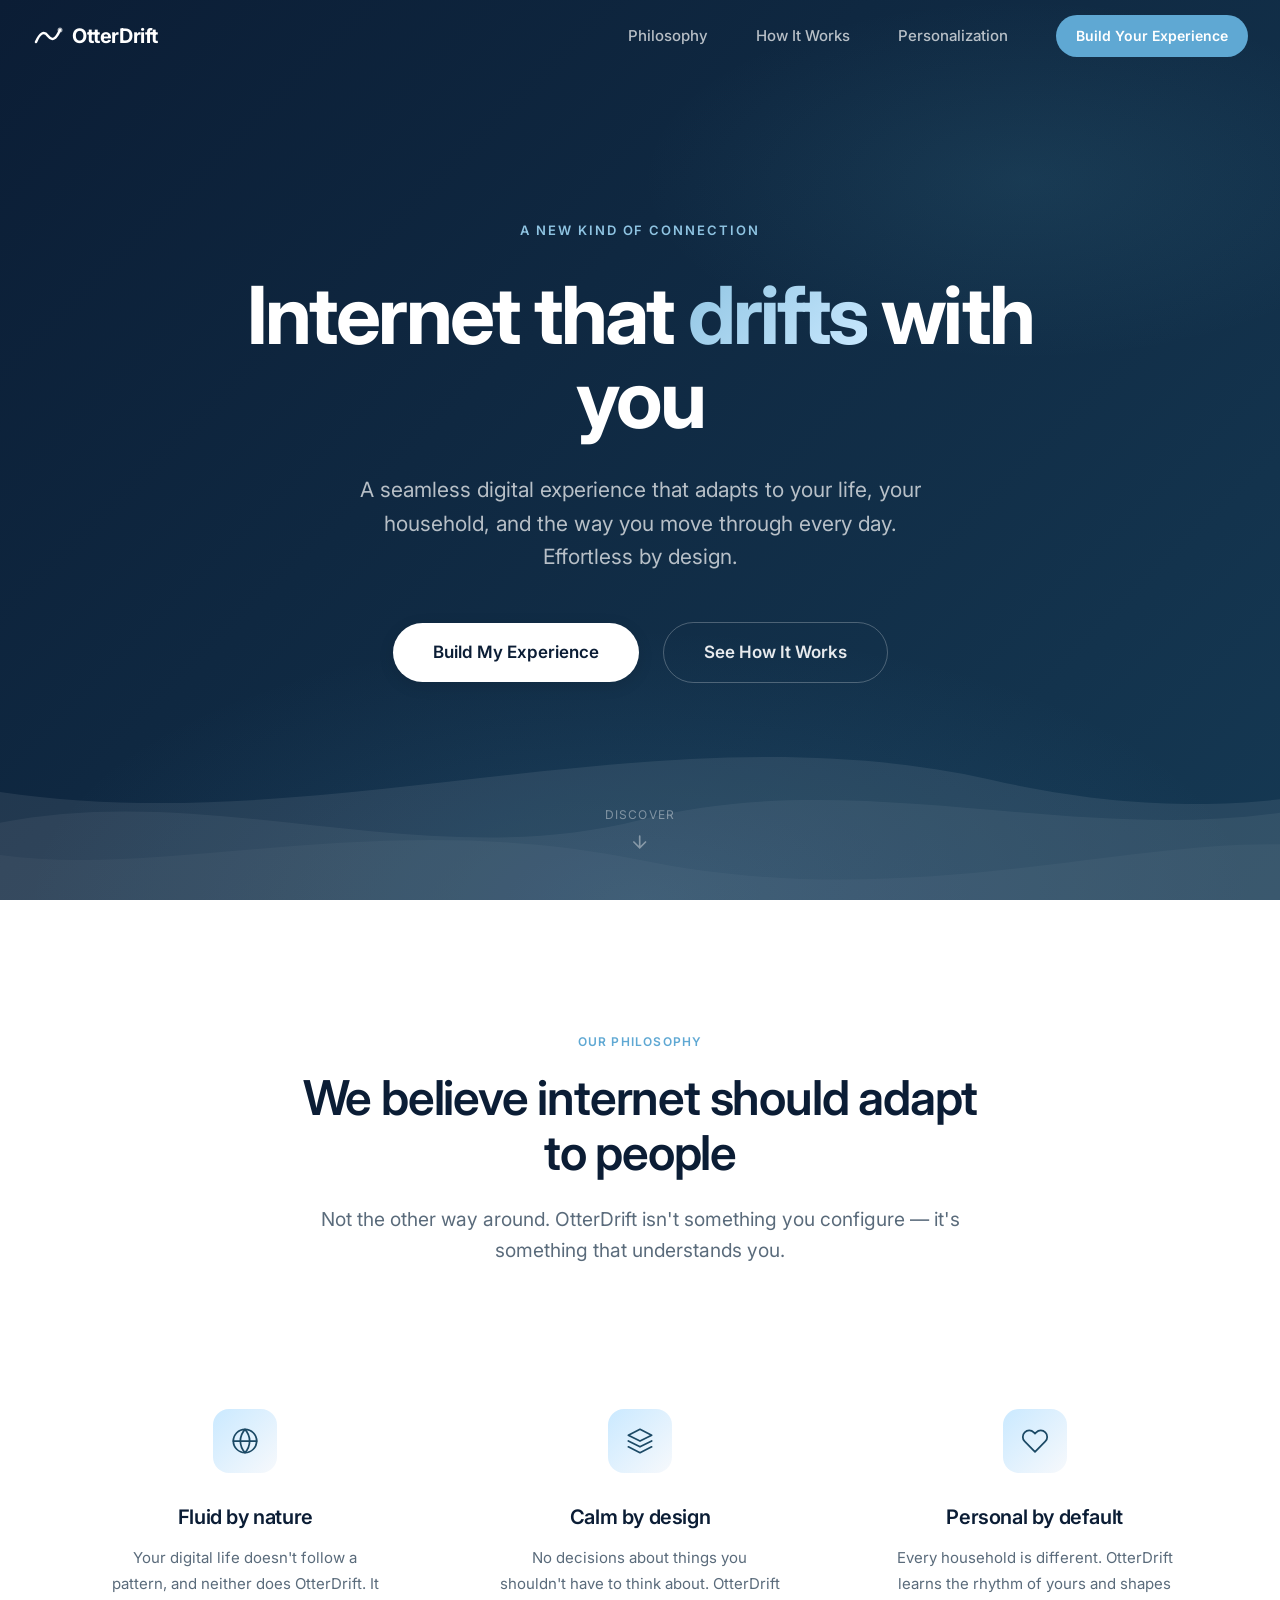
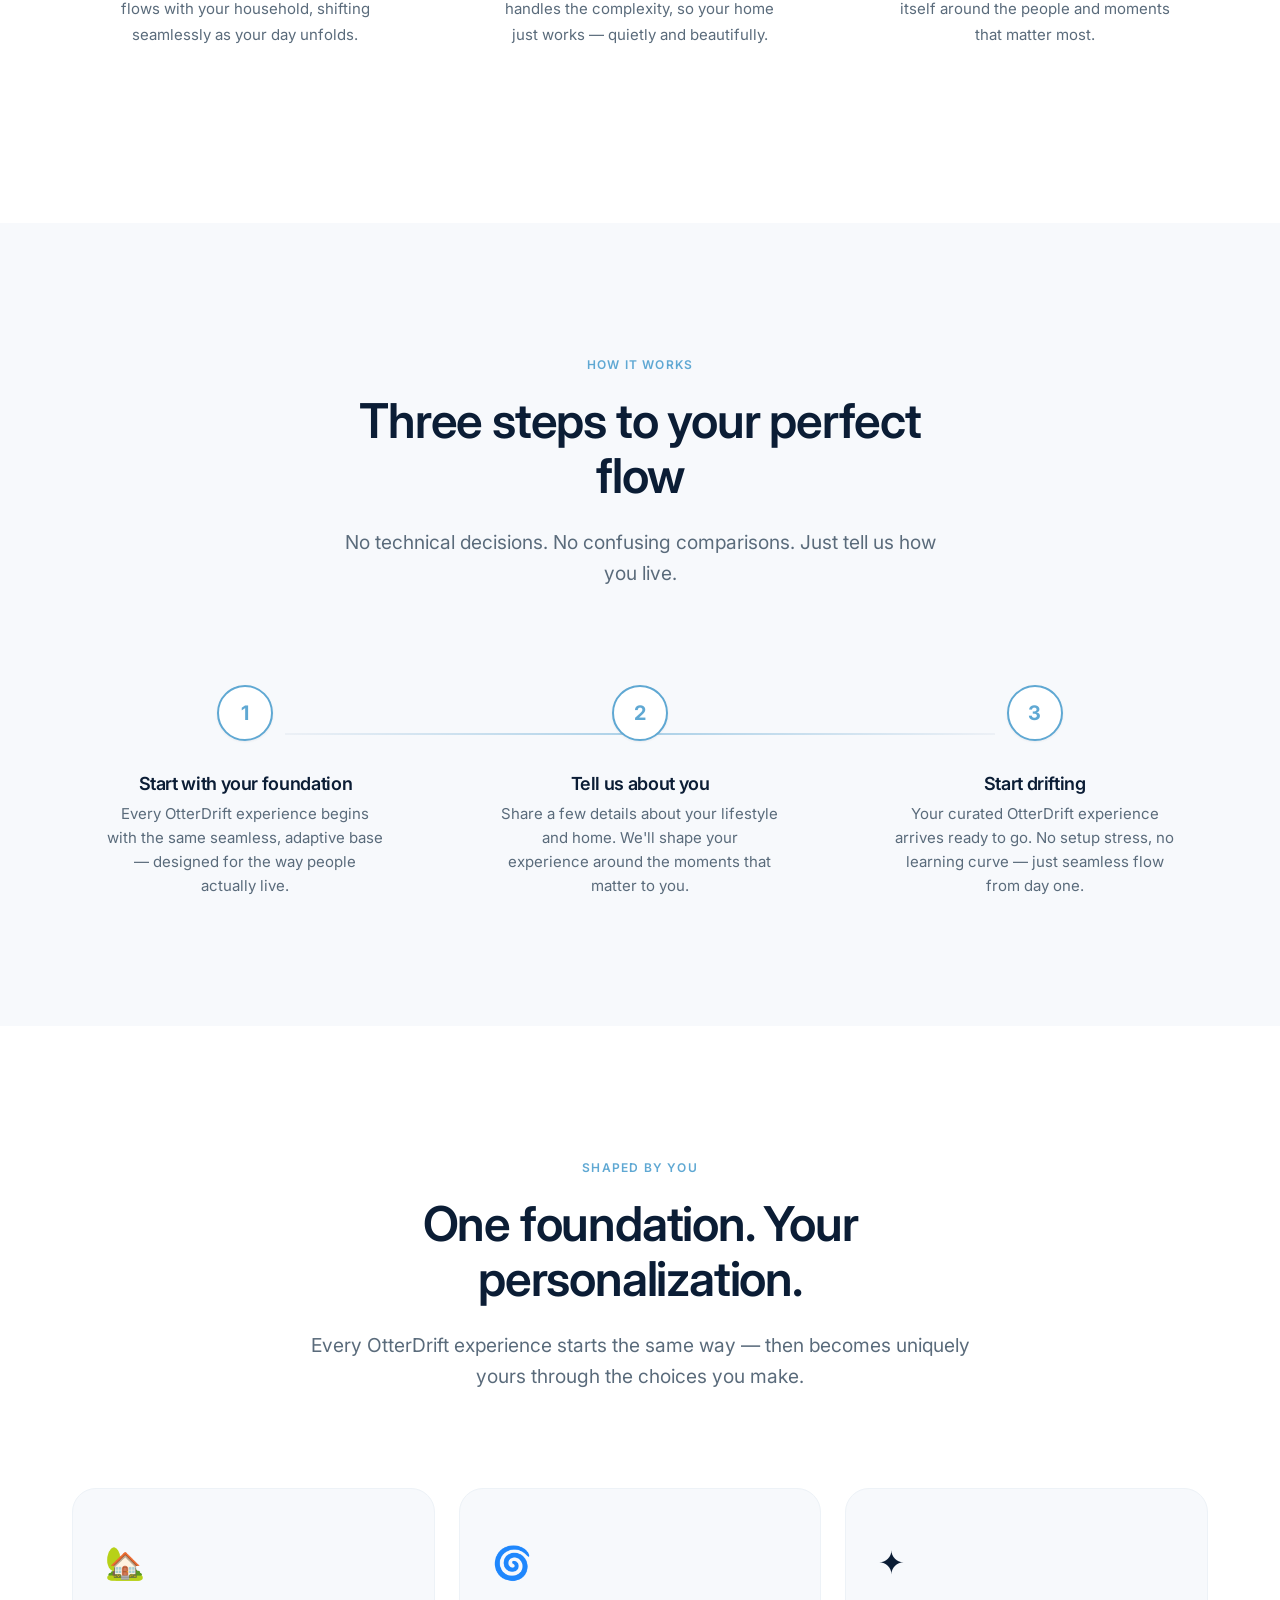
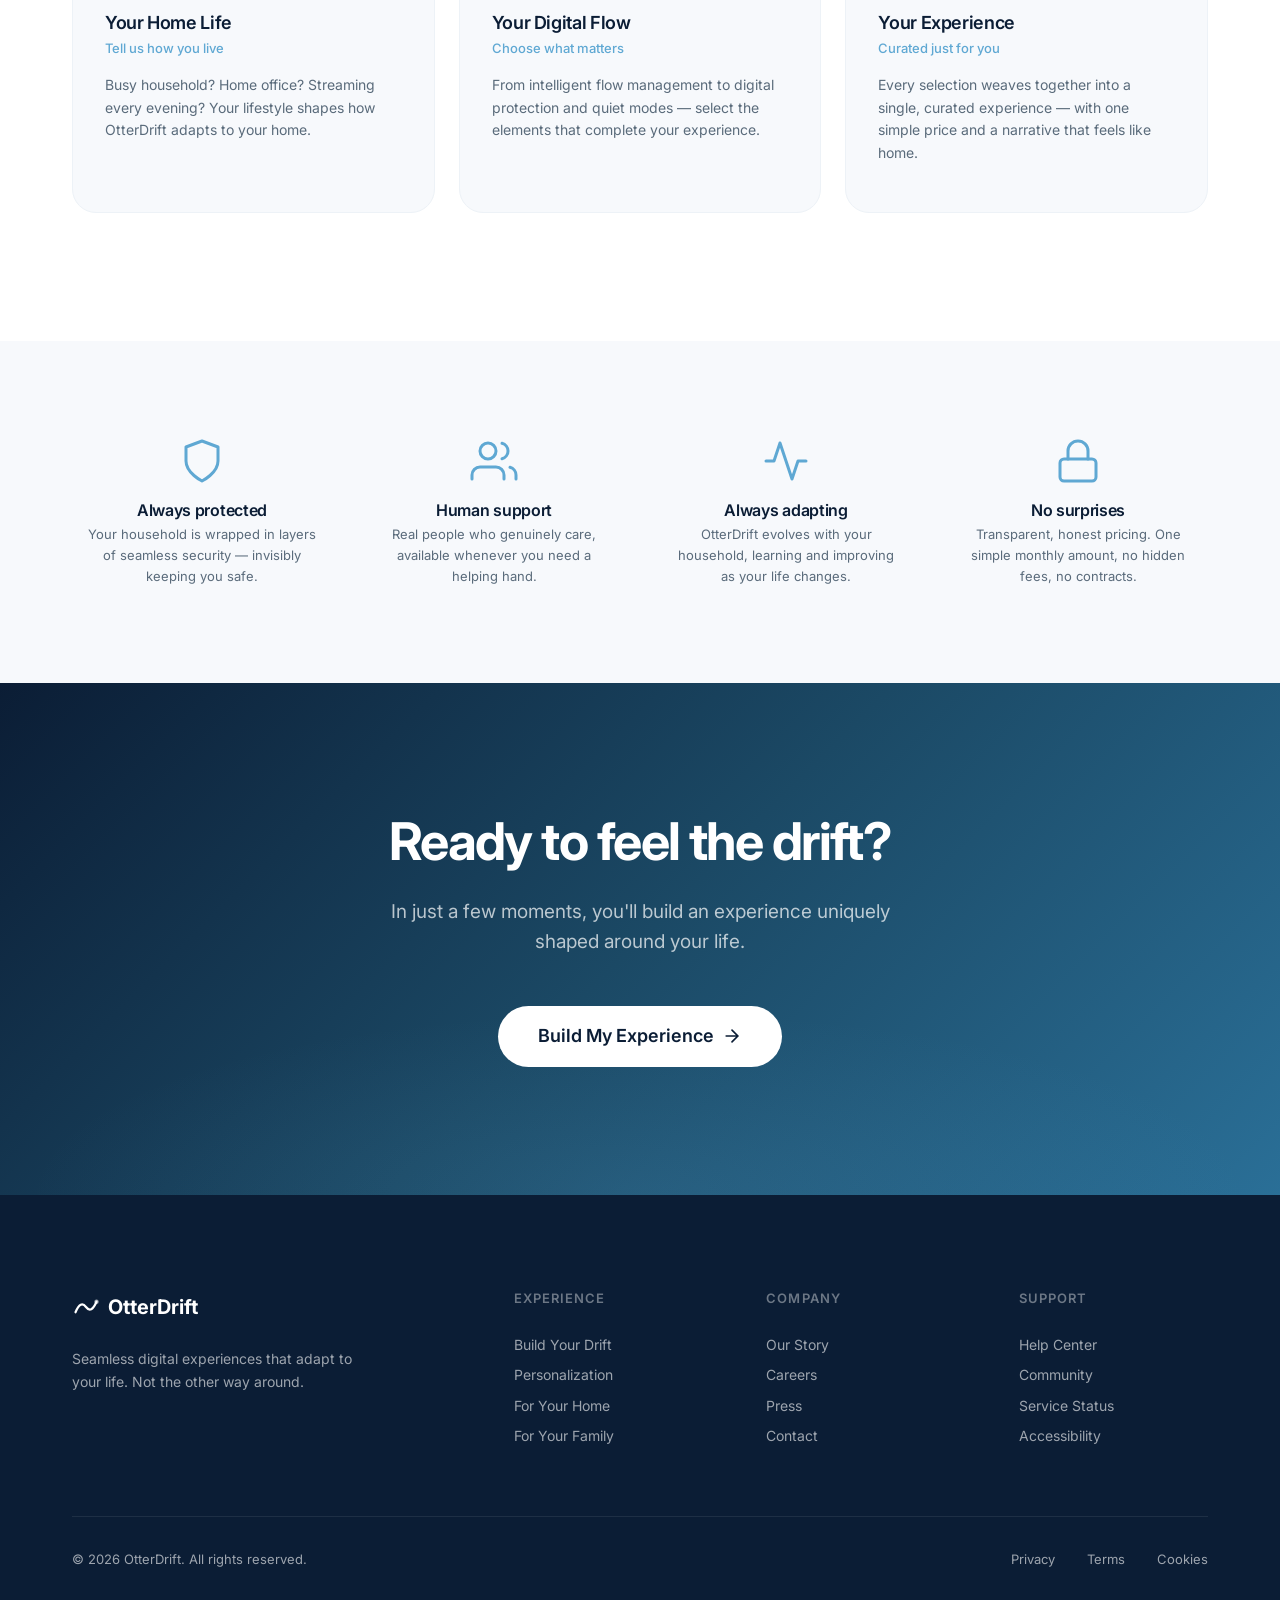
==== commit f4f8f8ee: "Consolidate to single base plan, hide addon pricing, add Apple Pay - Replace 4 base plans (Explorer," ====
--- a/index.html
+++ b/index.html
@@ -26,7 +26,7 @@
       <div class="nav__links">
         <a href="#philosophy" class="nav__link">Philosophy</a>
         <a href="#how-it-works" class="nav__link">How It Works</a>
-        <a href="#experiences" class="nav__link">Experiences</a>
+        <a href="#experiences" class="nav__link">Personalization</a>
         <a href="build.html" class="nav__cta">Build Your Experience</a>
       </div>
       <button class="nav__mobile-toggle" id="mobileToggle" aria-label="Toggle menu">
@@ -63,7 +63,7 @@
         A seamless digital experience that adapts to your life, your household, and the way you move through every day. Effortless by design.
       </p>
       <div class="hero__cta-group">
-        <a href="build.html" class="hero__cta">Build My OtterDrift Experience</a>
+        <a href="build.html" class="hero__cta">Build My Experience</a>
         <a href="#how-it-works" class="hero__cta hero__cta--ghost">See How It Works</a>
       </div>
     </div>
@@ -143,8 +143,8 @@
       <div class="how-it-works__steps">
         <div class="step animate-on-scroll stagger-1">
           <div class="step__number">1</div>
-          <h3 class="step__title">Choose your base</h3>
-          <p class="step__desc">Start with the experience that resonates with how your household flows — from quiet simplicity to vibrant energy.</p>
+          <h3 class="step__title">Start with your foundation</h3>
+          <p class="step__desc">Every OtterDrift experience begins with the same seamless, adaptive base — designed for the way people actually live.</p>
         </div>
         <div class="step animate-on-scroll stagger-2">
           <div class="step__number">2</div>
@@ -160,43 +160,37 @@
     </div>
   </section>
 
-  <!-- Experiences Preview -->
+  <!-- Personalization Preview -->
   <section class="section experiences" id="experiences">
     <div class="container">
       <div class="experiences__header animate-on-scroll">
-        <span class="text-overline">Starting Points</span>
+        <span class="text-overline">Shaped by You</span>
         <h2 class="text-headline" style="margin-top: var(--space-md); margin-bottom: var(--space-lg);">
-          Every great experience starts somewhere
+          One foundation. Your personalization.
         </h2>
         <p class="text-body-lg" style="color: var(--color-text-secondary);">
-          Not tiers. Not plans. Think of these as starting points for how you want your digital life to feel.
+          Every OtterDrift experience starts the same way — then becomes uniquely yours through the choices you make.
         </p>
       </div>
 
-      <div class="experiences__grid">
+      <div class="experiences__grid" style="grid-template-columns: repeat(3, 1fr);">
         <div class="experience-preview animate-on-scroll stagger-1">
-          <span class="experience-preview__icon">🌊</span>
-          <h3 class="experience-preview__name">Explorer</h3>
-          <p class="experience-preview__tagline">Everyday digital flow</p>
-          <p class="experience-preview__desc">For the curious and the connected. Browse, stream, and stay in touch with an experience that keeps pace with your day.</p>
+          <span class="experience-preview__icon">🏡</span>
+          <h3 class="experience-preview__name">Your Home Life</h3>
+          <p class="experience-preview__tagline">Tell us how you live</p>
+          <p class="experience-preview__desc">Busy household? Home office? Streaming every evening? Your lifestyle shapes how OtterDrift adapts to your home.</p>
         </div>
         <div class="experience-preview animate-on-scroll stagger-2">
+          <span class="experience-preview__icon">🌀</span>
+          <h3 class="experience-preview__name">Your Digital Flow</h3>
+          <p class="experience-preview__tagline">Choose what matters</p>
+          <p class="experience-preview__desc">From intelligent flow management to digital protection and quiet modes — select the elements that complete your experience.</p>
+        </div>
+        <div class="experience-preview animate-on-scroll stagger-3">
           <span class="experience-preview__icon">✦</span>
-          <h3 class="experience-preview__name">Creator</h3>
-          <p class="experience-preview__tagline">Work, sharing, and focus</p>
-          <p class="experience-preview__desc">Dedicated space for your ideas. Clear, uninterrupted flow that lets you create, collaborate, and share without friction.</p>
-        </div>
-        <div class="experience-preview animate-on-scroll stagger-3">
-          <span class="experience-preview__icon">🏡</span>
-          <h3 class="experience-preview__name">Gather</h3>
-          <p class="experience-preview__tagline">Whole-home harmony</p>
-          <p class="experience-preview__desc">Everyone connected, nobody compromised. Movie night, homework, video calls — all flowing together without missing a beat.</p>
-        </div>
-        <div class="experience-preview animate-on-scroll stagger-4">
-          <span class="experience-preview__icon">🍃</span>
-          <h3 class="experience-preview__name">Zen</h3>
-          <p class="experience-preview__tagline">Complete peace of mind</p>
-          <p class="experience-preview__desc">The ultimate in digital serenity. Every connection protected, every moment balanced. For those who believe in calm above all.</p>
+          <h3 class="experience-preview__name">Your Experience</h3>
+          <p class="experience-preview__tagline">Curated just for you</p>
+          <p class="experience-preview__desc">Every selection weaves together into a single, curated experience — with one simple price and a narrative that feels like home.</p>
         </div>
       </div>
     </div>
@@ -259,7 +253,7 @@
           In just a few moments, you'll build an experience uniquely shaped around your life.
         </p>
         <a href="build.html" class="btn btn--large" style="background: var(--color-surface); color: var(--color-primary);">
-          Build My OtterDrift Experience
+          Build My Experience
           <svg class="btn__icon" viewBox="0 0 24 24" fill="none" stroke="currentColor" stroke-width="2" stroke-linecap="round">
             <path d="M5 12h14M12 5l7 7-7 7"/>
           </svg>
@@ -285,7 +279,7 @@
         <div class="footer__col">
           <h4>Experience</h4>
           <a href="build.html">Build Your Drift</a>
-          <a href="#experiences">Explore Bases</a>
+          <a href="#experiences">Personalization</a>
           <a href="#">For Your Home</a>
           <a href="#">For Your Family</a>
         </div>
--- a/css/style.css
+++ b/css/style.css
@@ -1210,6 +1210,168 @@
   color: var(--color-text);
 }
 
+/* ---------- Build: Foundation Intro ---------- */
+.foundation-intro {
+  max-width: 580px;
+  margin: 0 auto;
+  padding: 0 var(--space-xl);
+}
+
+.foundation-card {
+  background: var(--color-surface);
+  border-radius: var(--radius-2xl);
+  padding: var(--space-3xl) var(--space-2xl);
+  box-shadow: var(--shadow-xl);
+  text-align: center;
+  position: relative;
+  overflow: hidden;
+  border: 2px solid var(--color-border-light);
+}
+
+.foundation-card__glow {
+  position: absolute;
+  top: 0;
+  left: 0;
+  right: 0;
+  height: 4px;
+  background: linear-gradient(90deg, var(--color-accent), var(--color-highlight), var(--color-accent));
+  background-size: 200% 100%;
+  animation: glowShift 4s ease infinite;
+}
+
+@keyframes glowShift {
+  0%, 100% { background-position: 0% 50%; }
+  50% { background-position: 100% 50%; }
+}
+
+.foundation-card__icon {
+  width: 72px;
+  height: 72px;
+  margin: 0 auto var(--space-xl);
+  display: flex;
+  align-items: center;
+  justify-content: center;
+  border-radius: var(--radius-xl);
+  background: linear-gradient(135deg, var(--color-warm), var(--color-background));
+  color: var(--color-secondary);
+}
+
+.foundation-card__icon svg {
+  width: 36px;
+  height: 36px;
+}
+
+.foundation-card__name {
+  font-size: 1.5rem;
+  font-weight: 700;
+  color: var(--color-text);
+  margin-bottom: var(--space-xs);
+}
+
+.foundation-card__tagline {
+  font-size: 0.9375rem;
+  font-weight: 500;
+  color: var(--color-accent);
+  margin-bottom: var(--space-xl);
+}
+
+.foundation-card__desc {
+  font-size: 1rem;
+  color: var(--color-text-secondary);
+  line-height: 1.7;
+  max-width: 440px;
+  margin: 0 auto var(--space-2xl);
+}
+
+.foundation-card__features {
+  display: flex;
+  flex-direction: column;
+  align-items: center;
+  gap: var(--space-md);
+}
+
+.foundation-feature {
+  display: flex;
+  align-items: center;
+  gap: var(--space-sm);
+  font-size: 0.9375rem;
+  font-weight: 500;
+  color: var(--color-text);
+}
+
+.foundation-feature svg {
+  color: var(--color-success);
+  flex-shrink: 0;
+}
+
+/* ---------- Apple Pay Button ---------- */
+.summary__checkout-divider {
+  display: flex;
+  align-items: center;
+  gap: var(--space-md);
+  padding: var(--space-md) 0;
+}
+
+.summary__checkout-divider::before,
+.summary__checkout-divider::after {
+  content: '';
+  flex: 1;
+  height: 1px;
+  background: var(--color-border);
+}
+
+.summary__checkout-divider span {
+  font-size: 0.8125rem;
+  color: var(--color-text-light);
+  flex-shrink: 0;
+}
+
+.apple-pay-btn {
+  width: 100%;
+  display: flex;
+  align-items: center;
+  justify-content: center;
+  gap: var(--space-sm);
+  padding: 0.875rem;
+  border-radius: var(--radius-lg);
+  background: #000000;
+  color: #FFFFFF;
+  border: none;
+  cursor: pointer;
+  transition: all var(--transition-base);
+  position: relative;
+  overflow: hidden;
+}
+
+.apple-pay-btn:hover {
+  background: #1a1a1a;
+  transform: translateY(-2px);
+  box-shadow: 0 8px 24px rgba(0, 0, 0, 0.2);
+}
+
+.apple-pay-btn__text {
+  font-size: 1rem;
+  font-weight: 500;
+  color: #FFFFFF;
+}
+
+.apple-pay-btn__logo {
+  height: 20px;
+  width: auto;
+}
+
+.apple-pay-btn__logo path:first-child {
+  fill: transparent;
+}
+
+.apple-pay-btn__logo path:nth-child(2) {
+  fill: transparent;
+}
+
+.apple-pay-btn__logo path:last-child {
+  fill: #FFFFFF;
+}
+
 /* ---------- Build: Personalization Selections ---------- */
 .personalization-section {
   max-width: var(--container-max);
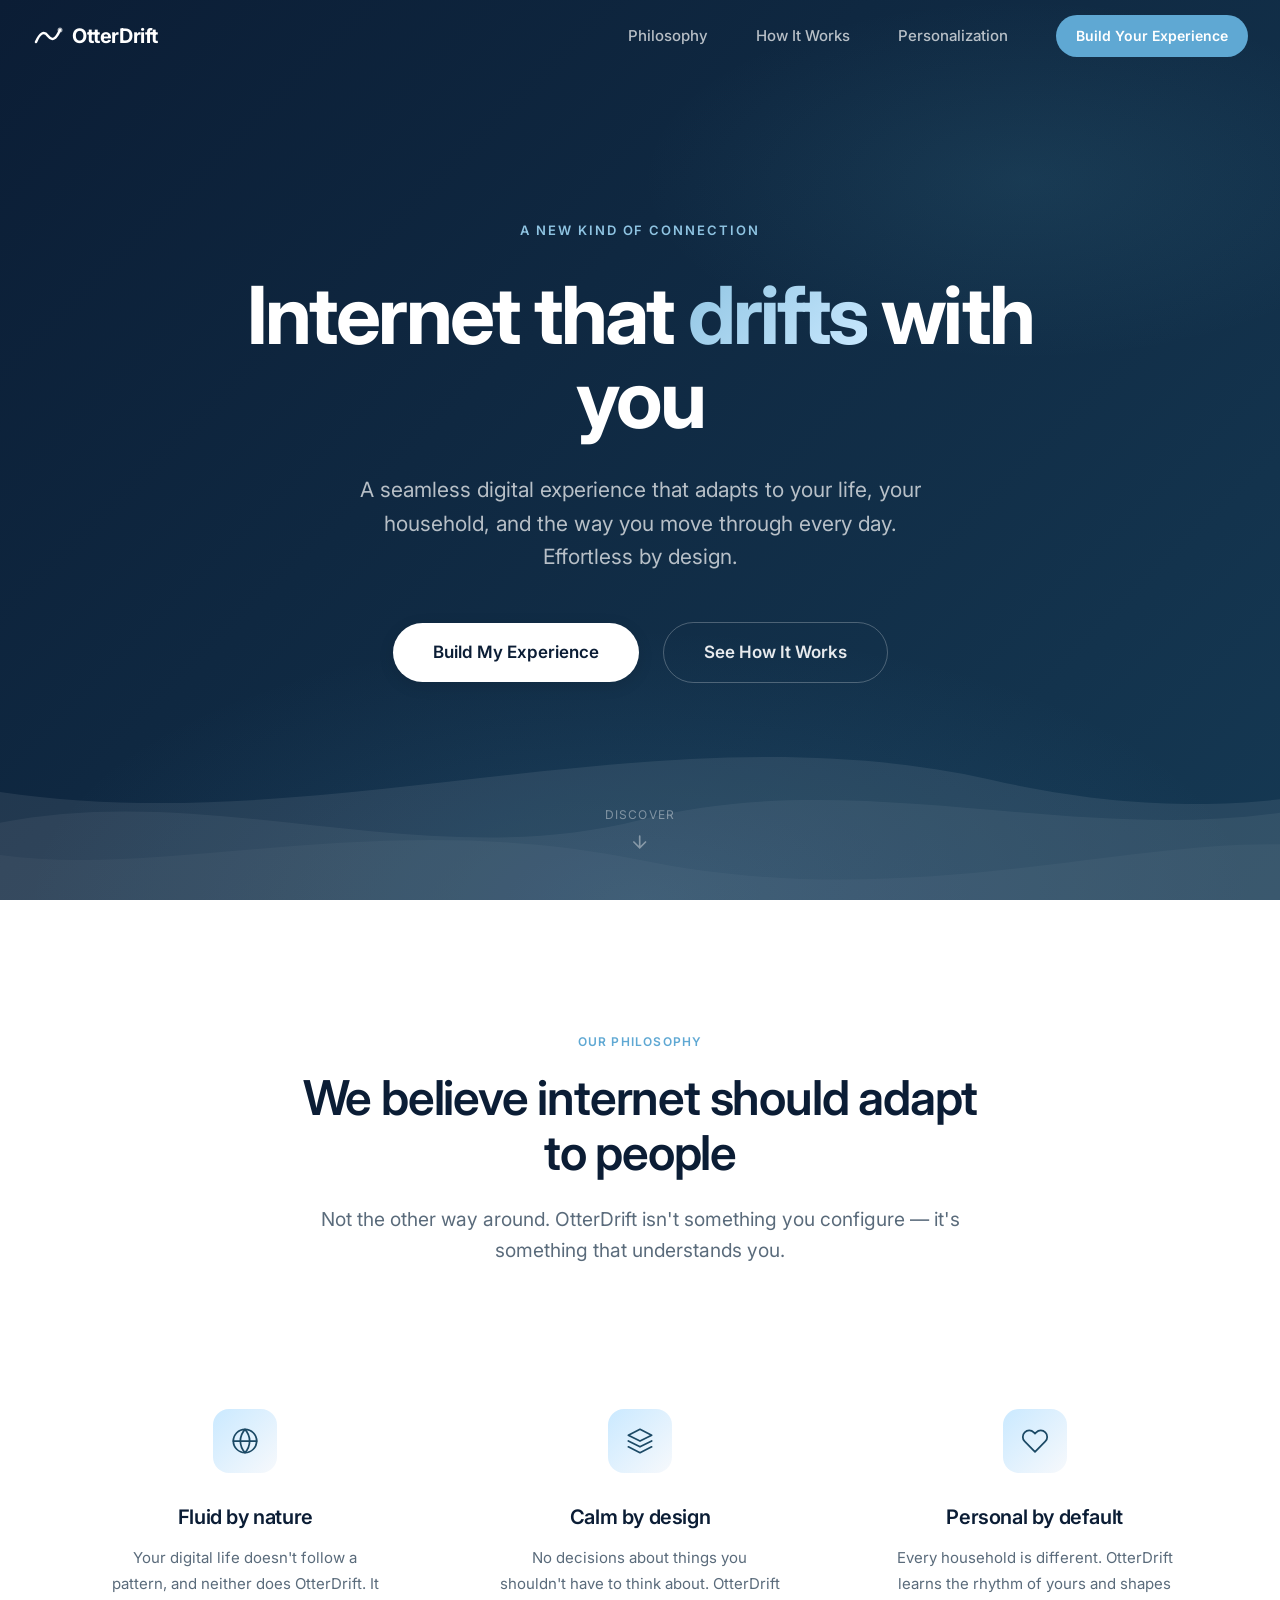
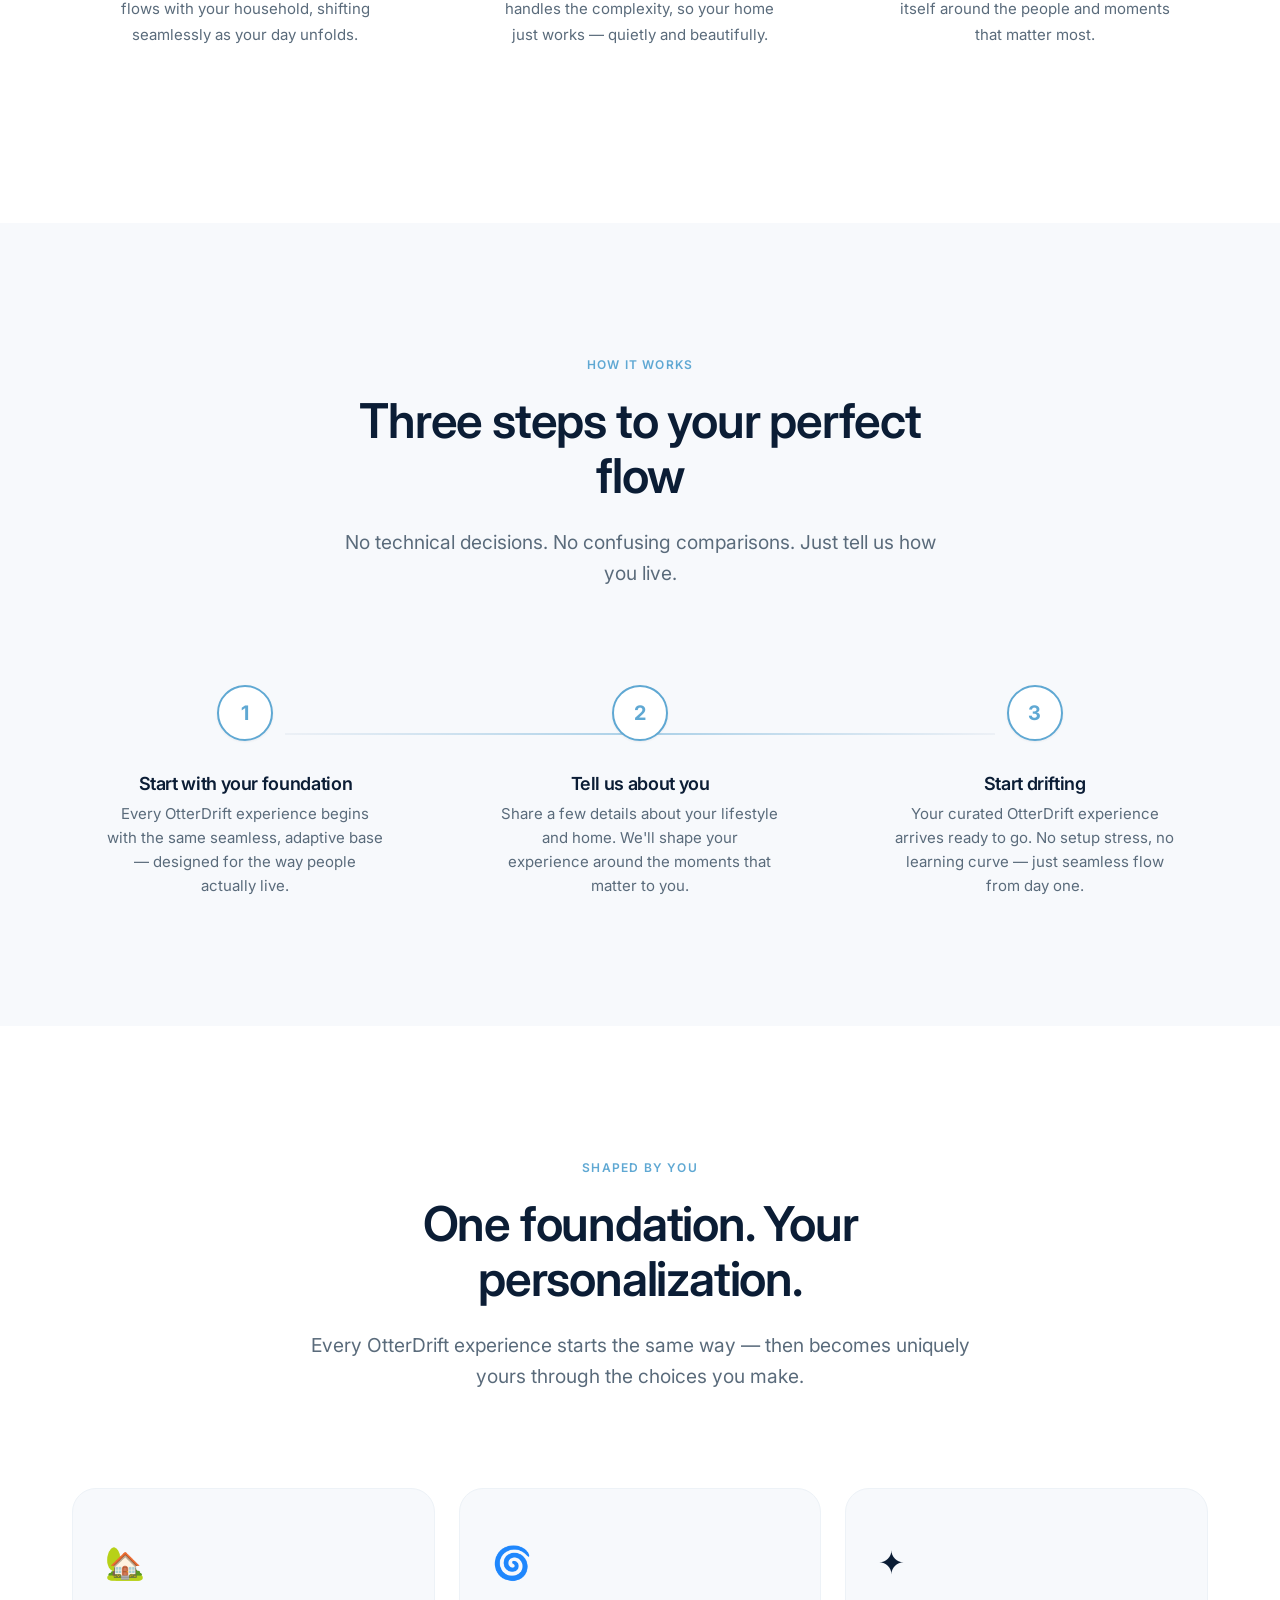
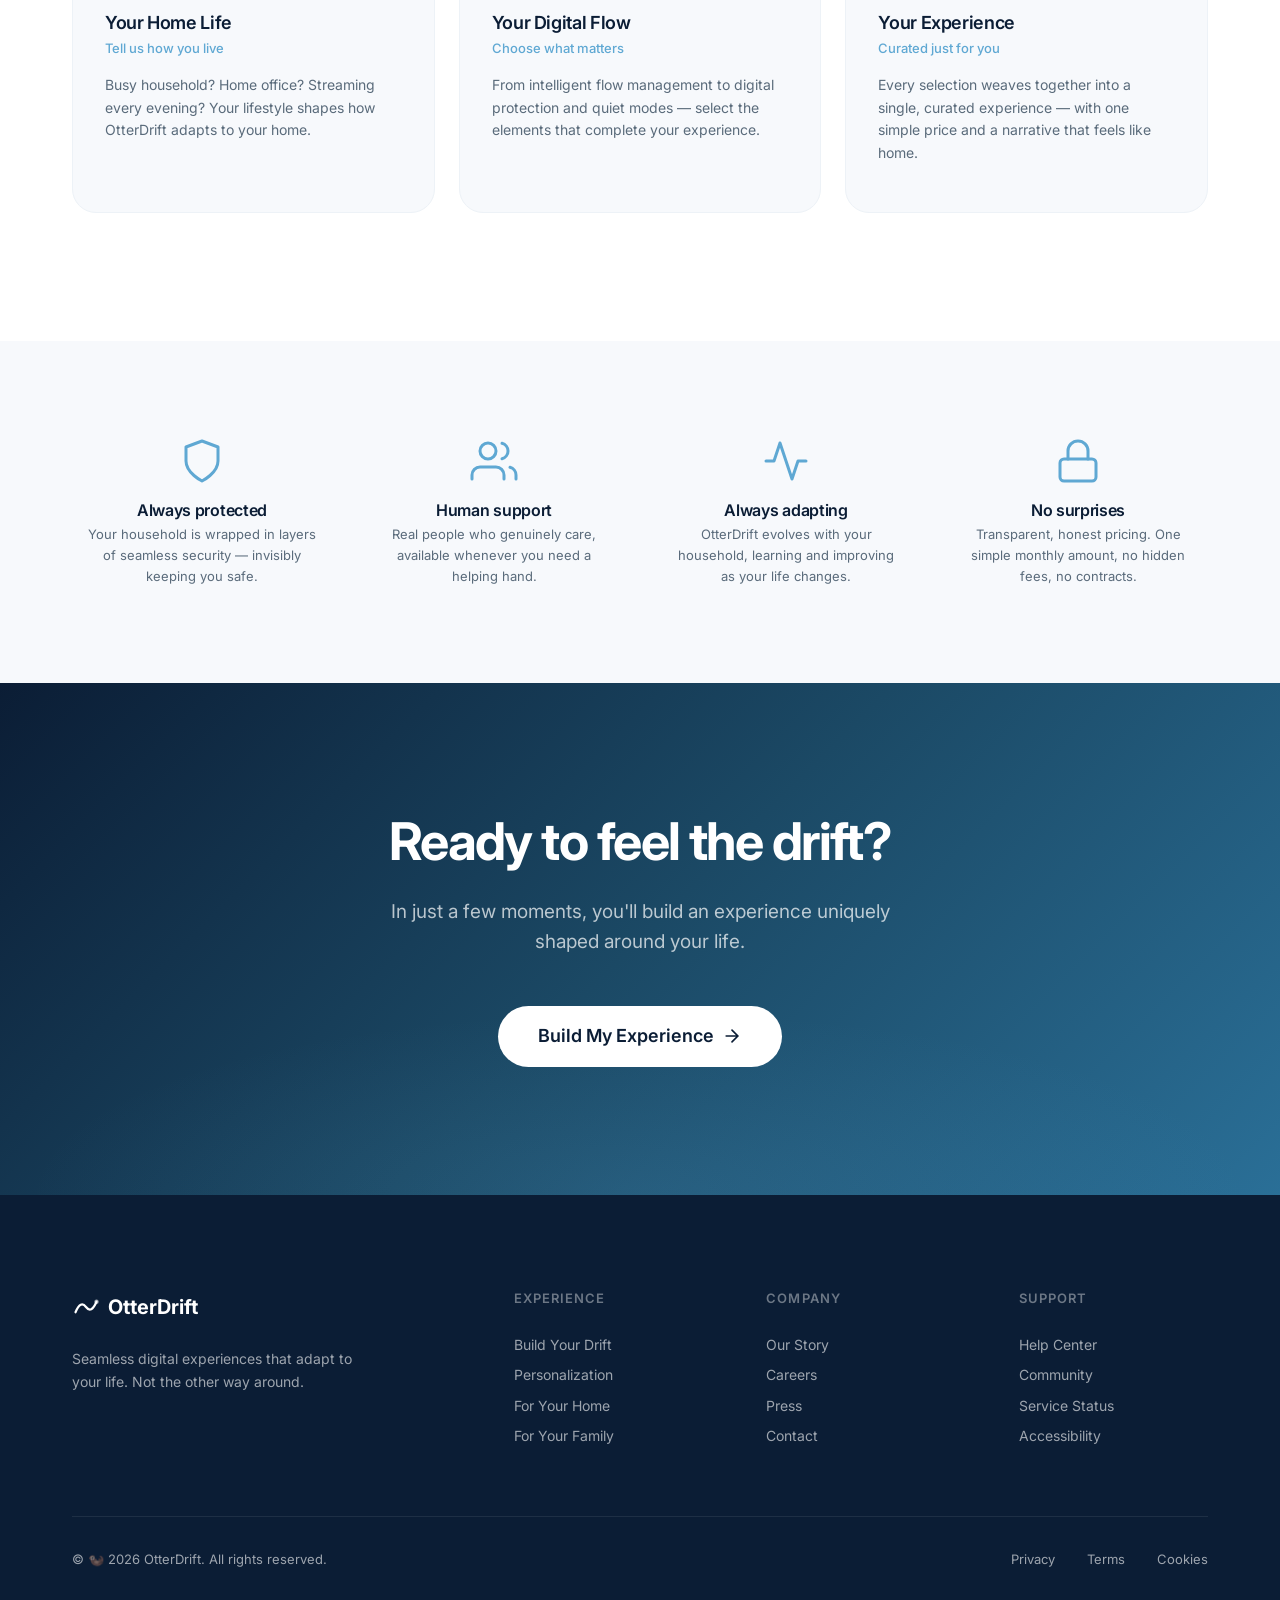
==== commit c83d9b05: "Update index.html" ====
--- a/index.html
+++ b/index.html
@@ -299,7 +299,7 @@
         </div>
       </div>
       <div class="footer__bottom">
-        <span>&copy; 2026 OtterDrift. All rights reserved.</span>
+        <span>&copy; 🦦 2026 OtterDrift. All rights reserved.</span>
         <div class="footer__bottom-links">
           <a href="#">Privacy</a>
           <a href="#">Terms</a>
--- a/css/style.css
+++ b/css/style.css
@@ -1304,73 +1304,6 @@
   flex-shrink: 0;
 }
 
-/* ---------- Apple Pay Button ---------- */
-.summary__checkout-divider {
-  display: flex;
-  align-items: center;
-  gap: var(--space-md);
-  padding: var(--space-md) 0;
-}
-
-.summary__checkout-divider::before,
-.summary__checkout-divider::after {
-  content: '';
-  flex: 1;
-  height: 1px;
-  background: var(--color-border);
-}
-
-.summary__checkout-divider span {
-  font-size: 0.8125rem;
-  color: var(--color-text-light);
-  flex-shrink: 0;
-}
-
-.apple-pay-btn {
-  width: 100%;
-  display: flex;
-  align-items: center;
-  justify-content: center;
-  gap: var(--space-sm);
-  padding: 0.875rem;
-  border-radius: var(--radius-lg);
-  background: #000000;
-  color: #FFFFFF;
-  border: none;
-  cursor: pointer;
-  transition: all var(--transition-base);
-  position: relative;
-  overflow: hidden;
-}
-
-.apple-pay-btn:hover {
-  background: #1a1a1a;
-  transform: translateY(-2px);
-  box-shadow: 0 8px 24px rgba(0, 0, 0, 0.2);
-}
-
-.apple-pay-btn__text {
-  font-size: 1rem;
-  font-weight: 500;
-  color: #FFFFFF;
-}
-
-.apple-pay-btn__logo {
-  height: 20px;
-  width: auto;
-}
-
-.apple-pay-btn__logo path:first-child {
-  fill: transparent;
-}
-
-.apple-pay-btn__logo path:nth-child(2) {
-  fill: transparent;
-}
-
-.apple-pay-btn__logo path:last-child {
-  fill: #FFFFFF;
-}
 
 /* ---------- Build: Personalization Selections ---------- */
 .personalization-section {
